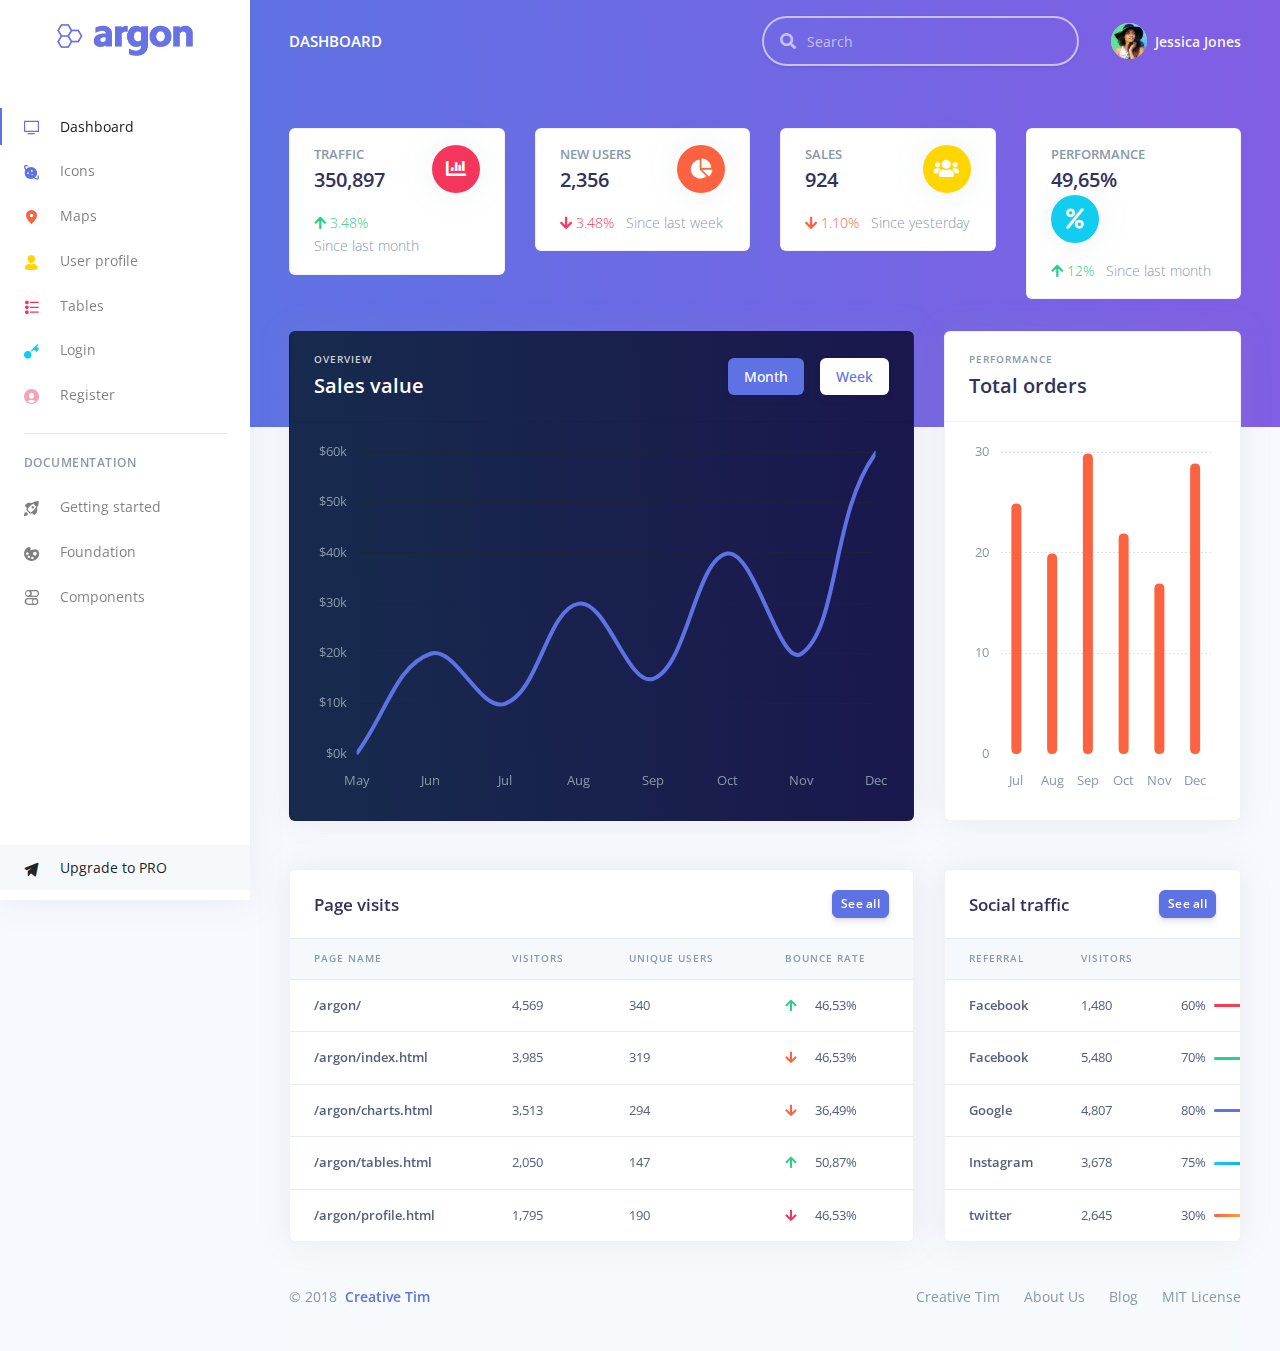
==== dashboard/index.html @ 0d017b47 "added dashboard" ====
<!--

=========================================================
* Argon Dashboard - v1.1.2
=========================================================

* Product Page: https://www.creative-tim.com/product/argon-dashboard
* Copyright 2020 Creative Tim (https://www.creative-tim.com)
* Licensed under MIT (https://github.com/creativetimofficial/argon-dashboard/blob/master/LICENSE.md)

* Coded by Creative Tim

=========================================================

* The above copyright notice and this permission notice shall be included in all copies or substantial portions of the Software. -->
<!DOCTYPE html>
<html lang="en">

<head>
  <meta charset="utf-8" />
  <meta name="viewport" content="width=device-width, initial-scale=1, shrink-to-fit=no">
  <title>
    Argon Dashboard - Free Dashboard for Bootstrap 4 by Creative Tim
  </title>
  <!-- Favicon -->
  <link href="./assets/img/brand/favicon.png" rel="icon" type="image/png">
  <!-- Fonts -->
  <link href="https://fonts.googleapis.com/css?family=Open+Sans:300,400,600,700" rel="stylesheet">
  <!-- Icons -->
  <link href="./assets/js/plugins/nucleo/css/nucleo.css" rel="stylesheet" />
  <link href="./assets/js/plugins/@fortawesome/fontawesome-free/css/all.min.css" rel="stylesheet" />
  <!-- CSS Files -->
  <link href="./assets/css/argon-dashboard.css?v=1.1.2" rel="stylesheet" />
</head>

<body class="">
  <nav class="navbar navbar-vertical fixed-left navbar-expand-md navbar-light bg-white" id="sidenav-main">
    <div class="container-fluid">
      <!-- Toggler -->
      <button class="navbar-toggler" type="button" data-toggle="collapse" data-target="#sidenav-collapse-main" aria-controls="sidenav-main" aria-expanded="false" aria-label="Toggle navigation">
        <span class="navbar-toggler-icon"></span>
      </button>
      <!-- Brand -->
      <a class="navbar-brand pt-0" href="./index.html">
        <img src="./assets/img/brand/blue.png" class="navbar-brand-img" alt="...">
      </a>
      <!-- User -->
      <ul class="nav align-items-center d-md-none">
        <li class="nav-item dropdown">
          <a class="nav-link nav-link-icon" href="#" role="button" data-toggle="dropdown" aria-haspopup="true" aria-expanded="false">
            <i class="ni ni-bell-55"></i>
          </a>
          <div class="dropdown-menu dropdown-menu-arrow dropdown-menu-right" aria-labelledby="navbar-default_dropdown_1">
            <a class="dropdown-item" href="#">Action</a>
            <a class="dropdown-item" href="#">Another action</a>
            <div class="dropdown-divider"></div>
            <a class="dropdown-item" href="#">Something else here</a>
          </div>
        </li>
        <li class="nav-item dropdown">
          <a class="nav-link" href="#" role="button" data-toggle="dropdown" aria-haspopup="true" aria-expanded="false">
            <div class="media align-items-center">
              <span class="avatar avatar-sm rounded-circle">
                <img alt="Image placeholder" src="./assets/img/theme/team-1-800x800.jpg
">
              </span>
            </div>
          </a>
          <div class="dropdown-menu dropdown-menu-arrow dropdown-menu-right">
            <div class=" dropdown-header noti-title">
              <h6 class="text-overflow m-0">Welcome!</h6>
            </div>
            <a href="./examples/profile.html" class="dropdown-item">
              <i class="ni ni-single-02"></i>
              <span>My profile</span>
            </a>
            <a href="./examples/profile.html" class="dropdown-item">
              <i class="ni ni-settings-gear-65"></i>
              <span>Settings</span>
            </a>
            <a href="./examples/profile.html" class="dropdown-item">
              <i class="ni ni-calendar-grid-58"></i>
              <span>Activity</span>
            </a>
            <a href="./examples/profile.html" class="dropdown-item">
              <i class="ni ni-support-16"></i>
              <span>Support</span>
            </a>
            <div class="dropdown-divider"></div>
            <a href="#!" class="dropdown-item">
              <i class="ni ni-user-run"></i>
              <span>Logout</span>
            </a>
          </div>
        </li>
      </ul>
      <!-- Collapse -->
      <div class="collapse navbar-collapse" id="sidenav-collapse-main">
        <!-- Collapse header -->
        <div class="navbar-collapse-header d-md-none">
          <div class="row">
            <div class="col-6 collapse-brand">
              <a href="./index.html">
                <img src="./assets/img/brand/blue.png">
              </a>
            </div>
            <div class="col-6 collapse-close">
              <button type="button" class="navbar-toggler" data-toggle="collapse" data-target="#sidenav-collapse-main" aria-controls="sidenav-main" aria-expanded="false" aria-label="Toggle sidenav">
                <span></span>
                <span></span>
              </button>
            </div>
          </div>
        </div>
        <!-- Form -->
        <form class="mt-4 mb-3 d-md-none">
          <div class="input-group input-group-rounded input-group-merge">
            <input type="search" class="form-control form-control-rounded form-control-prepended" placeholder="Search" aria-label="Search">
            <div class="input-group-prepend">
              <div class="input-group-text">
                <span class="fa fa-search"></span>
              </div>
            </div>
          </div>
        </form>
        <!-- Navigation -->
        <ul class="navbar-nav">
          <li class="nav-item  active ">
            <a class="nav-link  active " href="./index.html">
              <i class="ni ni-tv-2 text-primary"></i> Dashboard
            </a>
          </li>
          <li class="nav-item">
            <a class="nav-link " href="./examples/icons.html">
              <i class="ni ni-planet text-blue"></i> Icons
            </a>
          </li>
          <li class="nav-item">
            <a class="nav-link " href="./examples/maps.html">
              <i class="ni ni-pin-3 text-orange"></i> Maps
            </a>
          </li>
          <li class="nav-item">
            <a class="nav-link " href="./examples/profile.html">
              <i class="ni ni-single-02 text-yellow"></i> User profile
            </a>
          </li>
          <li class="nav-item">
            <a class="nav-link " href="./examples/tables.html">
              <i class="ni ni-bullet-list-67 text-red"></i> Tables
            </a>
          </li>
          <li class="nav-item">
            <a class="nav-link" href="./examples/login.html">
              <i class="ni ni-key-25 text-info"></i> Login
            </a>
          </li>
          <li class="nav-item">
            <a class="nav-link" href="./examples/register.html">
              <i class="ni ni-circle-08 text-pink"></i> Register
            </a>
          </li>
        </ul>
        <!-- Divider -->
        <hr class="my-3">
        <!-- Heading -->
        <h6 class="navbar-heading text-muted">Documentation</h6>
        <!-- Navigation -->
        <ul class="navbar-nav mb-md-3">
          <li class="nav-item">
            <a class="nav-link" href="https://demos.creative-tim.com/argon-dashboard/docs/getting-started/overview.html">
              <i class="ni ni-spaceship"></i> Getting started
            </a>
          </li>
          <li class="nav-item">
            <a class="nav-link" href="https://demos.creative-tim.com/argon-dashboard/docs/foundation/colors.html">
              <i class="ni ni-palette"></i> Foundation
            </a>
          </li>
          <li class="nav-item">
            <a class="nav-link" href="https://demos.creative-tim.com/argon-dashboard/docs/components/alerts.html">
              <i class="ni ni-ui-04"></i> Components
            </a>
          </li>
        </ul>
        <ul class="navbar-nav">
          <li class="nav-item active active-pro">
            <a class="nav-link" href="./examples/upgrade.html">
              <i class="ni ni-send text-dark"></i> Upgrade to PRO
            </a>
          </li>
        </ul>
      </div>
    </div>
  </nav>
  <div class="main-content">
    <!-- Navbar -->
    <nav class="navbar navbar-top navbar-expand-md navbar-dark" id="navbar-main">
      <div class="container-fluid">
        <!-- Brand -->
        <a class="h4 mb-0 text-white text-uppercase d-none d-lg-inline-block" href="./index.html">Dashboard</a>
        <!-- Form -->
        <form class="navbar-search navbar-search-dark form-inline mr-3 d-none d-md-flex ml-lg-auto">
          <div class="form-group mb-0">
            <div class="input-group input-group-alternative">
              <div class="input-group-prepend">
                <span class="input-group-text"><i class="fas fa-search"></i></span>
              </div>
              <input class="form-control" placeholder="Search" type="text">
            </div>
          </div>
        </form>
        <!-- User -->
        <ul class="navbar-nav align-items-center d-none d-md-flex">
          <li class="nav-item dropdown">
            <a class="nav-link pr-0" href="#" role="button" data-toggle="dropdown" aria-haspopup="true" aria-expanded="false">
              <div class="media align-items-center">
                <span class="avatar avatar-sm rounded-circle">
                  <img alt="Image placeholder" src="./assets/img/theme/team-4-800x800.jpg">
                </span>
                <div class="media-body ml-2 d-none d-lg-block">
                  <span class="mb-0 text-sm  font-weight-bold">Jessica Jones</span>
                </div>
              </div>
            </a>
            <div class="dropdown-menu dropdown-menu-arrow dropdown-menu-right">
              <div class=" dropdown-header noti-title">
                <h6 class="text-overflow m-0">Welcome!</h6>
              </div>
              <a href="./examples/profile.html" class="dropdown-item">
                <i class="ni ni-single-02"></i>
                <span>My profile</span>
              </a>
              <a href="./examples/profile.html" class="dropdown-item">
                <i class="ni ni-settings-gear-65"></i>
                <span>Settings</span>
              </a>
              <a href="./examples/profile.html" class="dropdown-item">
                <i class="ni ni-calendar-grid-58"></i>
                <span>Activity</span>
              </a>
              <a href="./examples/profile.html" class="dropdown-item">
                <i class="ni ni-support-16"></i>
                <span>Support</span>
              </a>
              <div class="dropdown-divider"></div>
              <a href="#!" class="dropdown-item">
                <i class="ni ni-user-run"></i>
                <span>Logout</span>
              </a>
            </div>
          </li>
        </ul>
      </div>
    </nav>
    <!-- End Navbar -->
    <!-- Header -->
    <div class="header bg-gradient-primary pb-8 pt-5 pt-md-8">
      <div class="container-fluid">
        <div class="header-body">
          <!-- Card stats -->
          <div class="row">
            <div class="col-xl-3 col-lg-6">
              <div class="card card-stats mb-4 mb-xl-0">
                <div class="card-body">
                  <div class="row">
                    <div class="col">
                      <h5 class="card-title text-uppercase text-muted mb-0">Traffic</h5>
                      <span class="h2 font-weight-bold mb-0">350,897</span>
                    </div>
                    <div class="col-auto">
                      <div class="icon icon-shape bg-danger text-white rounded-circle shadow">
                        <i class="fas fa-chart-bar"></i>
                      </div>
                    </div>
                  </div>
                  <p class="mt-3 mb-0 text-muted text-sm">
                    <span class="text-success mr-2"><i class="fa fa-arrow-up"></i> 3.48%</span>
                    <span class="text-nowrap">Since last month</span>
                  </p>
                </div>
              </div>
            </div>
            <div class="col-xl-3 col-lg-6">
              <div class="card card-stats mb-4 mb-xl-0">
                <div class="card-body">
                  <div class="row">
                    <div class="col">
                      <h5 class="card-title text-uppercase text-muted mb-0">New users</h5>
                      <span class="h2 font-weight-bold mb-0">2,356</span>
                    </div>
                    <div class="col-auto">
                      <div class="icon icon-shape bg-warning text-white rounded-circle shadow">
                        <i class="fas fa-chart-pie"></i>
                      </div>
                    </div>
                  </div>
                  <p class="mt-3 mb-0 text-muted text-sm">
                    <span class="text-danger mr-2"><i class="fas fa-arrow-down"></i> 3.48%</span>
                    <span class="text-nowrap">Since last week</span>
                  </p>
                </div>
              </div>
            </div>
            <div class="col-xl-3 col-lg-6">
              <div class="card card-stats mb-4 mb-xl-0">
                <div class="card-body">
                  <div class="row">
                    <div class="col">
                      <h5 class="card-title text-uppercase text-muted mb-0">Sales</h5>
                      <span class="h2 font-weight-bold mb-0">924</span>
                    </div>
                    <div class="col-auto">
                      <div class="icon icon-shape bg-yellow text-white rounded-circle shadow">
                        <i class="fas fa-users"></i>
                      </div>
                    </div>
                  </div>
                  <p class="mt-3 mb-0 text-muted text-sm">
                    <span class="text-warning mr-2"><i class="fas fa-arrow-down"></i> 1.10%</span>
                    <span class="text-nowrap">Since yesterday</span>
                  </p>
                </div>
              </div>
            </div>
            <div class="col-xl-3 col-lg-6">
              <div class="card card-stats mb-4 mb-xl-0">
                <div class="card-body">
                  <div class="row">
                    <div class="col">
                      <h5 class="card-title text-uppercase text-muted mb-0">Performance</h5>
                      <span class="h2 font-weight-bold mb-0">49,65%</span>
                    </div>
                    <div class="col-auto">
                      <div class="icon icon-shape bg-info text-white rounded-circle shadow">
                        <i class="fas fa-percent"></i>
                      </div>
                    </div>
                  </div>
                  <p class="mt-3 mb-0 text-muted text-sm">
                    <span class="text-success mr-2"><i class="fas fa-arrow-up"></i> 12%</span>
                    <span class="text-nowrap">Since last month</span>
                  </p>
                </div>
              </div>
            </div>
          </div>
        </div>
      </div>
    </div>
    <div class="container-fluid mt--7">
      <div class="row">
        <div class="col-xl-8 mb-5 mb-xl-0">
          <div class="card bg-gradient-default shadow">
            <div class="card-header bg-transparent">
              <div class="row align-items-center">
                <div class="col">
                  <h6 class="text-uppercase text-light ls-1 mb-1">Overview</h6>
                  <h2 class="text-white mb-0">Sales value</h2>
                </div>
                <div class="col">
                  <ul class="nav nav-pills justify-content-end">
                    <li class="nav-item mr-2 mr-md-0" data-toggle="chart" data-target="#chart-sales" data-update='{"data":{"datasets":[{"data":[0, 20, 10, 30, 15, 40, 20, 60, 60]}]}}' data-prefix="$" data-suffix="k">
                      <a href="#" class="nav-link py-2 px-3 active" data-toggle="tab">
                        <span class="d-none d-md-block">Month</span>
                        <span class="d-md-none">M</span>
                      </a>
                    </li>
                    <li class="nav-item" data-toggle="chart" data-target="#chart-sales" data-update='{"data":{"datasets":[{"data":[0, 20, 5, 25, 10, 30, 15, 40, 40]}]}}' data-prefix="$" data-suffix="k">
                      <a href="#" class="nav-link py-2 px-3" data-toggle="tab">
                        <span class="d-none d-md-block">Week</span>
                        <span class="d-md-none">W</span>
                      </a>
                    </li>
                  </ul>
                </div>
              </div>
            </div>
            <div class="card-body">
              <!-- Chart -->
              <div class="chart">
                <!-- Chart wrapper -->
                <canvas id="chart-sales" class="chart-canvas"></canvas>
              </div>
            </div>
          </div>
        </div>
        <div class="col-xl-4">
          <div class="card shadow">
            <div class="card-header bg-transparent">
              <div class="row align-items-center">
                <div class="col">
                  <h6 class="text-uppercase text-muted ls-1 mb-1">Performance</h6>
                  <h2 class="mb-0">Total orders</h2>
                </div>
              </div>
            </div>
            <div class="card-body">
              <!-- Chart -->
              <div class="chart">
                <canvas id="chart-orders" class="chart-canvas"></canvas>
              </div>
            </div>
          </div>
        </div>
      </div>
      <div class="row mt-5">
        <div class="col-xl-8 mb-5 mb-xl-0">
          <div class="card shadow">
            <div class="card-header border-0">
              <div class="row align-items-center">
                <div class="col">
                  <h3 class="mb-0">Page visits</h3>
                </div>
                <div class="col text-right">
                  <a href="#!" class="btn btn-sm btn-primary">See all</a>
                </div>
              </div>
            </div>
            <div class="table-responsive">
              <!-- Projects table -->
              <table class="table align-items-center table-flush">
                <thead class="thead-light">
                  <tr>
                    <th scope="col">Page name</th>
                    <th scope="col">Visitors</th>
                    <th scope="col">Unique users</th>
                    <th scope="col">Bounce rate</th>
                  </tr>
                </thead>
                <tbody>
                  <tr>
                    <th scope="row">
                      /argon/
                    </th>
                    <td>
                      4,569
                    </td>
                    <td>
                      340
                    </td>
                    <td>
                      <i class="fas fa-arrow-up text-success mr-3"></i> 46,53%
                    </td>
                  </tr>
                  <tr>
                    <th scope="row">
                      /argon/index.html
                    </th>
                    <td>
                      3,985
                    </td>
                    <td>
                      319
                    </td>
                    <td>
                      <i class="fas fa-arrow-down text-warning mr-3"></i> 46,53%
                    </td>
                  </tr>
                  <tr>
                    <th scope="row">
                      /argon/charts.html
                    </th>
                    <td>
                      3,513
                    </td>
                    <td>
                      294
                    </td>
                    <td>
                      <i class="fas fa-arrow-down text-warning mr-3"></i> 36,49%
                    </td>
                  </tr>
                  <tr>
                    <th scope="row">
                      /argon/tables.html
                    </th>
                    <td>
                      2,050
                    </td>
                    <td>
                      147
                    </td>
                    <td>
                      <i class="fas fa-arrow-up text-success mr-3"></i> 50,87%
                    </td>
                  </tr>
                  <tr>
                    <th scope="row">
                      /argon/profile.html
                    </th>
                    <td>
                      1,795
                    </td>
                    <td>
                      190
                    </td>
                    <td>
                      <i class="fas fa-arrow-down text-danger mr-3"></i> 46,53%
                    </td>
                  </tr>
                </tbody>
              </table>
            </div>
          </div>
        </div>
        <div class="col-xl-4">
          <div class="card shadow">
            <div class="card-header border-0">
              <div class="row align-items-center">
                <div class="col">
                  <h3 class="mb-0">Social traffic</h3>
                </div>
                <div class="col text-right">
                  <a href="#!" class="btn btn-sm btn-primary">See all</a>
                </div>
              </div>
            </div>
            <div class="table-responsive">
              <!-- Projects table -->
              <table class="table align-items-center table-flush">
                <thead class="thead-light">
                  <tr>
                    <th scope="col">Referral</th>
                    <th scope="col">Visitors</th>
                    <th scope="col"></th>
                  </tr>
                </thead>
                <tbody>
                  <tr>
                    <th scope="row">
                      Facebook
                    </th>
                    <td>
                      1,480
                    </td>
                    <td>
                      <div class="d-flex align-items-center">
                        <span class="mr-2">60%</span>
                        <div>
                          <div class="progress">
                            <div class="progress-bar bg-gradient-danger" role="progressbar" aria-valuenow="60" aria-valuemin="0" aria-valuemax="100" style="width: 60%;"></div>
                          </div>
                        </div>
                      </div>
                    </td>
                  </tr>
                  <tr>
                    <th scope="row">
                      Facebook
                    </th>
                    <td>
                      5,480
                    </td>
                    <td>
                      <div class="d-flex align-items-center">
                        <span class="mr-2">70%</span>
                        <div>
                          <div class="progress">
                            <div class="progress-bar bg-gradient-success" role="progressbar" aria-valuenow="70" aria-valuemin="0" aria-valuemax="100" style="width: 70%;"></div>
                          </div>
                        </div>
                      </div>
                    </td>
                  </tr>
                  <tr>
                    <th scope="row">
                      Google
                    </th>
                    <td>
                      4,807
                    </td>
                    <td>
                      <div class="d-flex align-items-center">
                        <span class="mr-2">80%</span>
                        <div>
                          <div class="progress">
                            <div class="progress-bar bg-gradient-primary" role="progressbar" aria-valuenow="80" aria-valuemin="0" aria-valuemax="100" style="width: 80%;"></div>
                          </div>
                        </div>
                      </div>
                    </td>
                  </tr>
                  <tr>
                    <th scope="row">
                      Instagram
                    </th>
                    <td>
                      3,678
                    </td>
                    <td>
                      <div class="d-flex align-items-center">
                        <span class="mr-2">75%</span>
                        <div>
                          <div class="progress">
                            <div class="progress-bar bg-gradient-info" role="progressbar" aria-valuenow="75" aria-valuemin="0" aria-valuemax="100" style="width: 75%;"></div>
                          </div>
                        </div>
                      </div>
                    </td>
                  </tr>
                  <tr>
                    <th scope="row">
                      twitter
                    </th>
                    <td>
                      2,645
                    </td>
                    <td>
                      <div class="d-flex align-items-center">
                        <span class="mr-2">30%</span>
                        <div>
                          <div class="progress">
                            <div class="progress-bar bg-gradient-warning" role="progressbar" aria-valuenow="30" aria-valuemin="0" aria-valuemax="100" style="width: 30%;"></div>
                          </div>
                        </div>
                      </div>
                    </td>
                  </tr>
                </tbody>
              </table>
            </div>
          </div>
        </div>
      </div>
      <!-- Footer -->
      <footer class="footer">
        <div class="row align-items-center justify-content-xl-between">
          <div class="col-xl-6">
            <div class="copyright text-center text-xl-left text-muted">
              &copy; 2018 <a href="https://www.creative-tim.com" class="font-weight-bold ml-1" target="_blank">Creative Tim</a>
            </div>
          </div>
          <div class="col-xl-6">
            <ul class="nav nav-footer justify-content-center justify-content-xl-end">
              <li class="nav-item">
                <a href="https://www.creative-tim.com" class="nav-link" target="_blank">Creative Tim</a>
              </li>
              <li class="nav-item">
                <a href="https://www.creative-tim.com/presentation" class="nav-link" target="_blank">About Us</a>
              </li>
              <li class="nav-item">
                <a href="http://blog.creative-tim.com" class="nav-link" target="_blank">Blog</a>
              </li>
              <li class="nav-item">
                <a href="https://github.com/creativetimofficial/argon-dashboard/blob/master/LICENSE.md" class="nav-link" target="_blank">MIT License</a>
              </li>
            </ul>
          </div>
        </div>
      </footer>
    </div>
  </div>
  <!--   Core   -->
  <script src="./assets/js/plugins/jquery/dist/jquery.min.js"></script>
  <script src="./assets/js/plugins/bootstrap/dist/js/bootstrap.bundle.min.js"></script>
  <!--   Optional JS   -->
  <script src="./assets/js/plugins/chart.js/dist/Chart.min.js"></script>
  <script src="./assets/js/plugins/chart.js/dist/Chart.extension.js"></script>
  <!--   Argon JS   -->
  <script src="./assets/js/argon-dashboard.min.js?v=1.1.2"></script>
  <script src="https://cdn.trackjs.com/agent/v3/latest/t.js"></script>
  <script>
    window.TrackJS &&
      TrackJS.install({
        token: "ee6fab19c5a04ac1a32a645abde4613a",
        application: "argon-dashboard-free"
      });
  </script>
</body>

</html>
---- dashboard/assets/js/plugins/nucleo/css/nucleo.css ----
/*--------------------------------

hermes-dashboard-icons Web Font - built using nucleoapp.com
License - nucleoapp.com/license/

-------------------------------- */
@font-face {
  font-family: 'NucleoIcons';
  src: url('../fonts/nucleo-icons.eot');
  src: url('../fonts/nucleo-icons.eot') format('embedded-opentype'), url('../fonts/nucleo-icons.woff2') format('woff2'), url('../fonts/nucleo-icons.woff') format('woff'), url('../fonts/nucleo-icons.ttf') format('truetype'), url('../fonts/nucleo-icons.svg') format('svg');
  font-weight: normal;
  font-style: normal;
}

/*------------------------
    base class definition
-------------------------*/
.ni {
  display: inline-block;
  font: normal normal normal 14px/1 NucleoIcons;
  font-size: inherit;
  text-rendering: auto;
  -webkit-font-smoothing: antialiased;
  -moz-osx-font-smoothing: grayscale;
}

/*------------------------
  change icon size
-------------------------*/
.ni-lg {
  font-size: 1.33333333em;
  line-height: 0.75em;
  vertical-align: -15%;
}

.ni-2x {
  font-size: 2em;
}

.ni-3x {
  font-size: 3em;
}

.ni-4x {
  font-size: 4em;
}

.ni-5x {
  font-size: 5em;
}

/*----------------------------------
  add a square/circle background
-----------------------------------*/
.ni.square,
.ni.circle {
  padding: 0.33333333em;
  vertical-align: -16%;
  background-color: #eee;
}

.ni.circle {
  border-radius: 50%;
}

/*------------------------
  list icons
-------------------------*/
.ni-ul {
  padding-left: 0;
  margin-left: 2.14285714em;
  list-style-type: none;
}

.ni-ul>li {
  position: relative;
}

.ni-ul>li>.ni {
  position: absolute;
  left: -1.57142857em;
  top: 0.14285714em;
  text-align: center;
}

.ni-ul>li>.ni.lg {
  top: 0;
  left: -1.35714286em;
}

.ni-ul>li>.ni.circle,
.ni-ul>li>.ni.square {
  top: -0.19047619em;
  left: -1.9047619em;
}

/*------------------------
  spinning icons
-------------------------*/
.ni.spin {
  -webkit-animation: nc-spin 2s infinite linear;
  -moz-animation: nc-spin 2s infinite linear;
  animation: nc-spin 2s infinite linear;
}

@-webkit-keyframes nc-spin {
  0% {
    -webkit-transform: rotate(0deg);
  }

  100% {
    -webkit-transform: rotate(360deg);
  }
}

@-moz-keyframes nc-spin {
  0% {
    -moz-transform: rotate(0deg);
  }

  100% {
    -moz-transform: rotate(360deg);
  }
}

@keyframes nc-spin {
  0% {
    -webkit-transform: rotate(0deg);
    -moz-transform: rotate(0deg);
    -ms-transform: rotate(0deg);
    -o-transform: rotate(0deg);
    transform: rotate(0deg);
  }

  100% {
    -webkit-transform: rotate(360deg);
    -moz-transform: rotate(360deg);
    -ms-transform: rotate(360deg);
    -o-transform: rotate(360deg);
    transform: rotate(360deg);
  }
}

/*------------------------
  rotated/flipped icons
-------------------------*/
.ni.rotate-90 {
  filter: progid:DXImageTransform.Microsoft.BasicImage(rotation=1);
  -webkit-transform: rotate(90deg);
  -moz-transform: rotate(90deg);
  -ms-transform: rotate(90deg);
  -o-transform: rotate(90deg);
  transform: rotate(90deg);
}

.ni.rotate-180 {
  filter: progid:DXImageTransform.Microsoft.BasicImage(rotation=2);
  -webkit-transform: rotate(180deg);
  -moz-transform: rotate(180deg);
  -ms-transform: rotate(180deg);
  -o-transform: rotate(180deg);
  transform: rotate(180deg);
}

.ni.rotate-270 {
  filter: progid:DXImageTransform.Microsoft.BasicImage(rotation=3);
  -webkit-transform: rotate(270deg);
  -moz-transform: rotate(270deg);
  -ms-transform: rotate(270deg);
  -o-transform: rotate(270deg);
  transform: rotate(270deg);
}

.ni.flip-y {
  filter: progid:DXImageTransform.Microsoft.BasicImage(rotation=0);
  -webkit-transform: scale(-1, 1);
  -moz-transform: scale(-1, 1);
  -ms-transform: scale(-1, 1);
  -o-transform: scale(-1, 1);
  transform: scale(-1, 1);
}

.ni.flip-x {
  filter: progid:DXImageTransform.Microsoft.BasicImage(rotation=2);
  -webkit-transform: scale(1, -1);
  -moz-transform: scale(1, -1);
  -ms-transform: scale(1, -1);
  -o-transform: scale(1, -1);
  transform: scale(1, -1);
}

/*------------------------
    font icons
-------------------------*/

.ni-active-40::before {
  content: "\ea02";
}

.ni-air-baloon::before {
  content: "\ea03";
}

.ni-album-2::before {
  content: "\ea04";
}

.ni-align-center::before {
  content: "\ea05";
}

.ni-align-left-2::before {
  content: "\ea06";
}

.ni-ambulance::before {
  content: "\ea07";
}

.ni-app::before {
  content: "\ea08";
}

.ni-archive-2::before {
  content: "\ea09";
}

.ni-atom::before {
  content: "\ea0a";
}

.ni-badge::before {
  content: "\ea0b";
}

.ni-bag-17::before {
  content: "\ea0c";
}

.ni-basket::before {
  content: "\ea0d";
}

.ni-bell-55::before {
  content: "\ea0e";
}

.ni-bold-down::before {
  content: "\ea0f";
}

.ni-bold-left::before {
  content: "\ea10";
}

.ni-bold-right::before {
  content: "\ea11";
}

.ni-bold-up::before {
  content: "\ea12";
}

.ni-bold::before {
  content: "\ea13";
}

.ni-book-bookmark::before {
  content: "\ea14";
}

.ni-books::before {
  content: "\ea15";
}

.ni-box-2::before {
  content: "\ea16";
}

.ni-briefcase-24::before {
  content: "\ea17";
}

.ni-building::before {
  content: "\ea18";
}

.ni-bulb-61::before {
  content: "\ea19";
}

.ni-bullet-list-67::before {
  content: "\ea1a";
}

.ni-bus-front-12::before {
  content: "\ea1b";
}

.ni-button-pause::before {
  content: "\ea1c";
}

.ni-button-play::before {
  content: "\ea1d";
}

.ni-button-power::before {
  content: "\ea1e";
}

.ni-calendar-grid-58::before {
  content: "\ea1f";
}

.ni-camera-compact::before {
  content: "\ea20";
}

.ni-caps-small::before {
  content: "\ea21";
}

.ni-cart::before {
  content: "\ea22";
}

.ni-chart-bar-32::before {
  content: "\ea23";
}

.ni-chart-pie-35::before {
  content: "\ea24";
}

.ni-chat-round::before {
  content: "\ea25";
}

.ni-check-bold::before {
  content: "\ea26";
}

.ni-circle-08::before {
  content: "\ea27";
}

.ni-cloud-download-95::before {
  content: "\ea28";
}

.ni-cloud-upload-96::before {
  content: "\ea29";
}

.ni-compass-04::before {
  content: "\ea2a";
}

.ni-controller::before {
  content: "\ea2b";
}

.ni-credit-card::before {
  content: "\ea2c";
}

.ni-curved-next::before {
  content: "\ea2d";
}

.ni-delivery-fast::before {
  content: "\ea2e";
}

.ni-diamond::before {
  content: "\ea2f";
}

.ni-email-83::before {
  content: "\ea30";
}

.ni-fat-add::before {
  content: "\ea31";
}

.ni-fat-delete::before {
  content: "\ea32";
}

.ni-fat-remove::before {
  content: "\ea33";
}

.ni-favourite-28::before {
  content: "\ea34";
}

.ni-folder-17::before {
  content: "\ea35";
}

.ni-glasses-2::before {
  content: "\ea36";
}

.ni-hat-3::before {
  content: "\ea37";
}

.ni-headphones::before {
  content: "\ea38";
}

.ni-html5::before {
  content: "\ea39";
}

.ni-istanbul::before {
  content: "\ea3a";
}

.ni-key-25::before {
  content: "\ea3b";
}

.ni-laptop::before {
  content: "\ea3c";
}

.ni-like-2::before {
  content: "\ea3d";
}

.ni-lock-circle-open::before {
  content: "\ea3e";
}

.ni-map-big::before {
  content: "\ea3f";
}

.ni-mobile-button::before {
  content: "\ea40";
}

.ni-money-coins::before {
  content: "\ea41";
}

.ni-note-03::before {
  content: "\ea42";
}

.ni-notification-70::before {
  content: "\ea43";
}

.ni-palette::before {
  content: "\ea44";
}

.ni-paper-diploma::before {
  content: "\ea45";
}

.ni-pin-3::before {
  content: "\ea46";
}

.ni-planet::before {
  content: "\ea47";
}

.ni-ruler-pencil::before {
  content: "\ea48";
}

.ni-satisfied::before {
  content: "\ea49";
}

.ni-scissors::before {
  content: "\ea4a";
}

.ni-send::before {
  content: "\ea4b";
}

.ni-settings-gear-65::before {
  content: "\ea4c";
}

.ni-settings::before {
  content: "\ea4d";
}

.ni-single-02::before {
  content: "\ea4e";
}

.ni-single-copy-04::before {
  content: "\ea4f";
}

.ni-sound-wave::before {
  content: "\ea50";
}

.ni-spaceship::before {
  content: "\ea51";
}

.ni-square-pin::before {
  content: "\ea52";
}

.ni-support-16::before {
  content: "\ea53";
}

.ni-tablet-button::before {
  content: "\ea54";
}

.ni-tag::before {
  content: "\ea55";
}

.ni-tie-bow::before {
  content: "\ea56";
}

.ni-time-alarm::before {
  content: "\ea57";
}

.ni-trophy::before {
  content: "\ea58";
}

.ni-tv-2::before {
  content: "\ea59";
}

.ni-umbrella-13::before {
  content: "\ea5a";
}

.ni-user-run::before {
  content: "\ea5b";
}

.ni-vector::before {
  content: "\ea5c";
}

.ni-watch-time::before {
  content: "\ea5d";
}

.ni-world::before {
  content: "\ea5e";
}

.ni-zoom-split-in::before {
  content: "\ea5f";
}

.ni-collection::before {
  content: "\ea60";
}

.ni-image::before {
  content: "\ea61";
}

.ni-shop::before {
  content: "\ea62";
}

.ni-ungroup::before {
  content: "\ea63";
}

.ni-world-2::before {
  content: "\ea64";
}

.ni-ui-04::before {
  content: "\ea65";
}


/* all icon font classes list here */
---- dashboard/assets/js/plugins/@fortawesome/fontawesome-free/css/all.min.css ----
/*!
 * Font Awesome Free 5.3.1 by @fontawesome - https://fontawesome.com
 * License - https://fontawesome.com/license/free (Icons: CC BY 4.0, Fonts: SIL OFL 1.1, Code: MIT License)
 */
.fa,.fab,.fal,.far,.fas{-moz-osx-font-smoothing:grayscale;-webkit-font-smoothing:antialiased;display:inline-block;font-style:normal;font-variant:normal;text-rendering:auto;line-height:1}.fa-lg{font-size:1.33333em;line-height:.75em;vertical-align:-.0667em}.fa-xs{font-size:.75em}.fa-sm{font-size:.875em}.fa-1x{font-size:1em}.fa-2x{font-size:2em}.fa-3x{font-size:3em}.fa-4x{font-size:4em}.fa-5x{font-size:5em}.fa-6x{font-size:6em}.fa-7x{font-size:7em}.fa-8x{font-size:8em}.fa-9x{font-size:9em}.fa-10x{font-size:10em}.fa-fw{text-align:center;width:1.25em}.fa-ul{list-style-type:none;margin-left:2.5em;padding-left:0}.fa-ul>li{position:relative}.fa-li{left:-2em;position:absolute;text-align:center;width:2em;line-height:inherit}.fa-border{border:.08em solid #eee;border-radius:.1em;padding:.2em .25em .15em}.fa-pull-left{float:left}.fa-pull-right{float:right}.fa.fa-pull-left,.fab.fa-pull-left,.fal.fa-pull-left,.far.fa-pull-left,.fas.fa-pull-left{margin-right:.3em}.fa.fa-pull-right,.fab.fa-pull-right,.fal.fa-pull-right,.far.fa-pull-right,.fas.fa-pull-right{margin-left:.3em}.fa-spin{animation:fa-spin 2s infinite linear}.fa-pulse{animation:fa-spin 1s infinite steps(8)}@keyframes fa-spin{0%{transform:rotate(0deg)}to{transform:rotate(1turn)}}.fa-rotate-90{-ms-filter:"progid:DXImageTransform.Microsoft.BasicImage(rotation=1)";transform:rotate(90deg)}.fa-rotate-180{-ms-filter:"progid:DXImageTransform.Microsoft.BasicImage(rotation=2)";transform:rotate(180deg)}.fa-rotate-270{-ms-filter:"progid:DXImageTransform.Microsoft.BasicImage(rotation=3)";transform:rotate(270deg)}.fa-flip-horizontal{-ms-filter:"progid:DXImageTransform.Microsoft.BasicImage(rotation=0, mirror=1)";transform:scaleX(-1)}.fa-flip-vertical{transform:scaleY(-1)}.fa-flip-horizontal.fa-flip-vertical,.fa-flip-vertical{-ms-filter:"progid:DXImageTransform.Microsoft.BasicImage(rotation=2, mirror=1)"}.fa-flip-horizontal.fa-flip-vertical{transform:scale(-1)}:root .fa-flip-horizontal,:root .fa-flip-vertical,:root .fa-rotate-90,:root .fa-rotate-180,:root .fa-rotate-270{-webkit-filter:none;filter:none}.fa-stack{display:inline-block;height:2em;line-height:2em;position:relative;vertical-align:middle;width:2em}.fa-stack-1x,.fa-stack-2x{left:0;position:absolute;text-align:center;width:100%}.fa-stack-1x{line-height:inherit}.fa-stack-2x{font-size:2em}.fa-inverse{color:#fff}.fa-500px:before{content:"\f26e"}.fa-accessible-icon:before{content:"\f368"}.fa-accusoft:before{content:"\f369"}.fa-ad:before{content:"\f641"}.fa-address-book:before{content:"\f2b9"}.fa-address-card:before{content:"\f2bb"}.fa-adjust:before{content:"\f042"}.fa-adn:before{content:"\f170"}.fa-adversal:before{content:"\f36a"}.fa-affiliatetheme:before{content:"\f36b"}.fa-air-freshener:before{content:"\f5d0"}.fa-algolia:before{content:"\f36c"}.fa-align-center:before{content:"\f037"}.fa-align-justify:before{content:"\f039"}.fa-align-left:before{content:"\f036"}.fa-align-right:before{content:"\f038"}.fa-alipay:before{content:"\f642"}.fa-allergies:before{content:"\f461"}.fa-amazon:before{content:"\f270"}.fa-amazon-pay:before{content:"\f42c"}.fa-ambulance:before{content:"\f0f9"}.fa-american-sign-language-interpreting:before{content:"\f2a3"}.fa-amilia:before{content:"\f36d"}.fa-anchor:before{content:"\f13d"}.fa-android:before{content:"\f17b"}.fa-angellist:before{content:"\f209"}.fa-angle-double-down:before{content:"\f103"}.fa-angle-double-left:before{content:"\f100"}.fa-angle-double-right:before{content:"\f101"}.fa-angle-double-up:before{content:"\f102"}.fa-angle-down:before{content:"\f107"}.fa-angle-left:before{content:"\f104"}.fa-angle-right:before{content:"\f105"}.fa-angle-up:before{content:"\f106"}.fa-angry:before{content:"\f556"}.fa-angrycreative:before{content:"\f36e"}.fa-angular:before{content:"\f420"}.fa-ankh:before{content:"\f644"}.fa-app-store:before{content:"\f36f"}.fa-app-store-ios:before{content:"\f370"}.fa-apper:before{content:"\f371"}.fa-apple:before{content:"\f179"}.fa-apple-alt:before{content:"\f5d1"}.fa-apple-pay:before{content:"\f415"}.fa-archive:before{content:"\f187"}.fa-archway:before{content:"\f557"}.fa-arrow-alt-circle-down:before{content:"\f358"}.fa-arrow-alt-circle-left:before{content:"\f359"}.fa-arrow-alt-circle-right:before{content:"\f35a"}.fa-arrow-alt-circle-up:before{content:"\f35b"}.fa-arrow-circle-down:before{content:"\f0ab"}.fa-arrow-circle-left:before{content:"\f0a8"}.fa-arrow-circle-right:before{content:"\f0a9"}.fa-arrow-circle-up:before{content:"\f0aa"}.fa-arrow-down:before{content:"\f063"}.fa-arrow-left:before{content:"\f060"}.fa-arrow-right:before{content:"\f061"}.fa-arrow-up:before{content:"\f062"}.fa-arrows-alt:before{content:"\f0b2"}.fa-arrows-alt-h:before{content:"\f337"}.fa-arrows-alt-v:before{content:"\f338"}.fa-assistive-listening-systems:before{content:"\f2a2"}.fa-asterisk:before{content:"\f069"}.fa-asymmetrik:before{content:"\f372"}.fa-at:before{content:"\f1fa"}.fa-atlas:before{content:"\f558"}.fa-atom:before{content:"\f5d2"}.fa-audible:before{content:"\f373"}.fa-audio-description:before{content:"\f29e"}.fa-autoprefixer:before{content:"\f41c"}.fa-avianex:before{content:"\f374"}.fa-aviato:before{content:"\f421"}.fa-award:before{content:"\f559"}.fa-aws:before{content:"\f375"}.fa-backspace:before{content:"\f55a"}.fa-backward:before{content:"\f04a"}.fa-balance-scale:before{content:"\f24e"}.fa-ban:before{content:"\f05e"}.fa-band-aid:before{content:"\f462"}.fa-bandcamp:before{content:"\f2d5"}.fa-barcode:before{content:"\f02a"}.fa-bars:before{content:"\f0c9"}.fa-baseball-ball:before{content:"\f433"}.fa-basketball-ball:before{content:"\f434"}.fa-bath:before{content:"\f2cd"}.fa-battery-empty:before{content:"\f244"}.fa-battery-full:before{content:"\f240"}.fa-battery-half:before{content:"\f242"}.fa-battery-quarter:before{content:"\f243"}.fa-battery-three-quarters:before{content:"\f241"}.fa-bed:before{content:"\f236"}.fa-beer:before{content:"\f0fc"}.fa-behance:before{content:"\f1b4"}.fa-behance-square:before{content:"\f1b5"}.fa-bell:before{content:"\f0f3"}.fa-bell-slash:before{content:"\f1f6"}.fa-bezier-curve:before{content:"\f55b"}.fa-bible:before{content:"\f647"}.fa-bicycle:before{content:"\f206"}.fa-bimobject:before{content:"\f378"}.fa-binoculars:before{content:"\f1e5"}.fa-birthday-cake:before{content:"\f1fd"}.fa-bitbucket:before{content:"\f171"}.fa-bitcoin:before{content:"\f379"}.fa-bity:before{content:"\f37a"}.fa-black-tie:before{content:"\f27e"}.fa-blackberry:before{content:"\f37b"}.fa-blender:before{content:"\f517"}.fa-blind:before{content:"\f29d"}.fa-blogger:before{content:"\f37c"}.fa-blogger-b:before{content:"\f37d"}.fa-bluetooth:before{content:"\f293"}.fa-bluetooth-b:before{content:"\f294"}.fa-bold:before{content:"\f032"}.fa-bolt:before{content:"\f0e7"}.fa-bomb:before{content:"\f1e2"}.fa-bone:before{content:"\f5d7"}.fa-bong:before{content:"\f55c"}.fa-book:before{content:"\f02d"}.fa-book-open:before{content:"\f518"}.fa-book-reader:before{content:"\f5da"}.fa-bookmark:before{content:"\f02e"}.fa-bowling-ball:before{content:"\f436"}.fa-box:before{content:"\f466"}.fa-box-open:before{content:"\f49e"}.fa-boxes:before{content:"\f468"}.fa-braille:before{content:"\f2a1"}.fa-brain:before{content:"\f5dc"}.fa-briefcase:before{content:"\f0b1"}.fa-briefcase-medical:before{content:"\f469"}.fa-broadcast-tower:before{content:"\f519"}.fa-broom:before{content:"\f51a"}.fa-brush:before{content:"\f55d"}.fa-btc:before{content:"\f15a"}.fa-bug:before{content:"\f188"}.fa-building:before{content:"\f1ad"}.fa-bullhorn:before{content:"\f0a1"}.fa-bullseye:before{content:"\f140"}.fa-burn:before{content:"\f46a"}.fa-buromobelexperte:before{content:"\f37f"}.fa-bus:before{content:"\f207"}.fa-bus-alt:before{content:"\f55e"}.fa-business-time:before{content:"\f64a"}.fa-buysellads:before{content:"\f20d"}.fa-calculator:before{content:"\f1ec"}.fa-calendar:before{content:"\f133"}.fa-calendar-alt:before{content:"\f073"}.fa-calendar-check:before{content:"\f274"}.fa-calendar-minus:before{content:"\f272"}.fa-calendar-plus:before{content:"\f271"}.fa-calendar-times:before{content:"\f273"}.fa-camera:before{content:"\f030"}.fa-camera-retro:before{content:"\f083"}.fa-cannabis:before{content:"\f55f"}.fa-capsules:before{content:"\f46b"}.fa-car:before{content:"\f1b9"}.fa-car-alt:before{content:"\f5de"}.fa-car-battery:before{content:"\f5df"}.fa-car-crash:before{content:"\f5e1"}.fa-car-side:before{content:"\f5e4"}.fa-caret-down:before{content:"\f0d7"}.fa-caret-left:before{content:"\f0d9"}.fa-caret-right:before{content:"\f0da"}.fa-caret-square-down:before{content:"\f150"}.fa-caret-square-left:before{content:"\f191"}.fa-caret-square-right:before{content:"\f152"}.fa-caret-square-up:before{content:"\f151"}.fa-caret-up:before{content:"\f0d8"}.fa-cart-arrow-down:before{content:"\f218"}.fa-cart-plus:before{content:"\f217"}.fa-cc-amazon-pay:before{content:"\f42d"}.fa-cc-amex:before{content:"\f1f3"}.fa-cc-apple-pay:before{content:"\f416"}.fa-cc-diners-club:before{content:"\f24c"}.fa-cc-discover:before{content:"\f1f2"}.fa-cc-jcb:before{content:"\f24b"}.fa-cc-mastercard:before{content:"\f1f1"}.fa-cc-paypal:before{content:"\f1f4"}.fa-cc-stripe:before{content:"\f1f5"}.fa-cc-visa:before{content:"\f1f0"}.fa-centercode:before{content:"\f380"}.fa-certificate:before{content:"\f0a3"}.fa-chalkboard:before{content:"\f51b"}.fa-chalkboard-teacher:before{content:"\f51c"}.fa-charging-station:before{content:"\f5e7"}.fa-chart-area:before{content:"\f1fe"}.fa-chart-bar:before{content:"\f080"}.fa-chart-line:before{content:"\f201"}.fa-chart-pie:before{content:"\f200"}.fa-check:before{content:"\f00c"}.fa-check-circle:before{content:"\f058"}.fa-check-double:before{content:"\f560"}.fa-check-square:before{content:"\f14a"}.fa-chess:before{content:"\f439"}.fa-chess-bishop:before{content:"\f43a"}.fa-chess-board:before{content:"\f43c"}.fa-chess-king:before{content:"\f43f"}.fa-chess-knight:before{content:"\f441"}.fa-chess-pawn:before{content:"\f443"}.fa-chess-queen:before{content:"\f445"}.fa-chess-rook:before{content:"\f447"}.fa-chevron-circle-down:before{content:"\f13a"}.fa-chevron-circle-left:before{content:"\f137"}.fa-chevron-circle-right:before{content:"\f138"}.fa-chevron-circle-up:before{content:"\f139"}.fa-chevron-down:before{content:"\f078"}.fa-chevron-left:before{content:"\f053"}.fa-chevron-right:before{content:"\f054"}.fa-chevron-up:before{content:"\f077"}.fa-child:before{content:"\f1ae"}.fa-chrome:before{content:"\f268"}.fa-church:before{content:"\f51d"}.fa-circle:before{content:"\f111"}.fa-circle-notch:before{content:"\f1ce"}.fa-city:before{content:"\f64f"}.fa-clipboard:before{content:"\f328"}.fa-clipboard-check:before{content:"\f46c"}.fa-clipboard-list:before{content:"\f46d"}.fa-clock:before{content:"\f017"}.fa-clone:before{content:"\f24d"}.fa-closed-captioning:before{content:"\f20a"}.fa-cloud:before{content:"\f0c2"}.fa-cloud-download-alt:before{content:"\f381"}.fa-cloud-upload-alt:before{content:"\f382"}.fa-cloudscale:before{content:"\f383"}.fa-cloudsmith:before{content:"\f384"}.fa-cloudversify:before{content:"\f385"}.fa-cocktail:before{content:"\f561"}.fa-code:before{content:"\f121"}.fa-code-branch:before{content:"\f126"}.fa-codepen:before{content:"\f1cb"}.fa-codiepie:before{content:"\f284"}.fa-coffee:before{content:"\f0f4"}.fa-cog:before{content:"\f013"}.fa-cogs:before{content:"\f085"}.fa-coins:before{content:"\f51e"}.fa-columns:before{content:"\f0db"}.fa-comment:before{content:"\f075"}.fa-comment-alt:before{content:"\f27a"}.fa-comment-dollar:before{content:"\f651"}.fa-comment-dots:before{content:"\f4ad"}.fa-comment-slash:before{content:"\f4b3"}.fa-comments:before{content:"\f086"}.fa-comments-dollar:before{content:"\f653"}.fa-compact-disc:before{content:"\f51f"}.fa-compass:before{content:"\f14e"}.fa-compress:before{content:"\f066"}.fa-concierge-bell:before{content:"\f562"}.fa-connectdevelop:before{content:"\f20e"}.fa-contao:before{content:"\f26d"}.fa-cookie:before{content:"\f563"}.fa-cookie-bite:before{content:"\f564"}.fa-copy:before{content:"\f0c5"}.fa-copyright:before{content:"\f1f9"}.fa-couch:before{content:"\f4b8"}.fa-cpanel:before{content:"\f388"}.fa-creative-commons:before{content:"\f25e"}.fa-creative-commons-by:before{content:"\f4e7"}.fa-creative-commons-nc:before{content:"\f4e8"}.fa-creative-commons-nc-eu:before{content:"\f4e9"}.fa-creative-commons-nc-jp:before{content:"\f4ea"}.fa-creative-commons-nd:before{content:"\f4eb"}.fa-creative-commons-pd:before{content:"\f4ec"}.fa-creative-commons-pd-alt:before{content:"\f4ed"}.fa-creative-commons-remix:before{content:"\f4ee"}.fa-creative-commons-sa:before{content:"\f4ef"}.fa-creative-commons-sampling:before{content:"\f4f0"}.fa-creative-commons-sampling-plus:before{content:"\f4f1"}.fa-creative-commons-share:before{content:"\f4f2"}.fa-credit-card:before{content:"\f09d"}.fa-crop:before{content:"\f125"}.fa-crop-alt:before{content:"\f565"}.fa-cross:before{content:"\f654"}.fa-crosshairs:before{content:"\f05b"}.fa-crow:before{content:"\f520"}.fa-crown:before{content:"\f521"}.fa-css3:before{content:"\f13c"}.fa-css3-alt:before{content:"\f38b"}.fa-cube:before{content:"\f1b2"}.fa-cubes:before{content:"\f1b3"}.fa-cut:before{content:"\f0c4"}.fa-cuttlefish:before{content:"\f38c"}.fa-d-and-d:before{content:"\f38d"}.fa-dashcube:before{content:"\f210"}.fa-database:before{content:"\f1c0"}.fa-deaf:before{content:"\f2a4"}.fa-delicious:before{content:"\f1a5"}.fa-deploydog:before{content:"\f38e"}.fa-deskpro:before{content:"\f38f"}.fa-desktop:before{content:"\f108"}.fa-deviantart:before{content:"\f1bd"}.fa-dharmachakra:before{content:"\f655"}.fa-diagnoses:before{content:"\f470"}.fa-dice:before{content:"\f522"}.fa-dice-five:before{content:"\f523"}.fa-dice-four:before{content:"\f524"}.fa-dice-one:before{content:"\f525"}.fa-dice-six:before{content:"\f526"}.fa-dice-three:before{content:"\f527"}.fa-dice-two:before{content:"\f528"}.fa-digg:before{content:"\f1a6"}.fa-digital-ocean:before{content:"\f391"}.fa-digital-tachograph:before{content:"\f566"}.fa-directions:before{content:"\f5eb"}.fa-discord:before{content:"\f392"}.fa-discourse:before{content:"\f393"}.fa-divide:before{content:"\f529"}.fa-dizzy:before{content:"\f567"}.fa-dna:before{content:"\f471"}.fa-dochub:before{content:"\f394"}.fa-docker:before{content:"\f395"}.fa-dollar-sign:before{content:"\f155"}.fa-dolly:before{content:"\f472"}.fa-dolly-flatbed:before{content:"\f474"}.fa-donate:before{content:"\f4b9"}.fa-door-closed:before{content:"\f52a"}.fa-door-open:before{content:"\f52b"}.fa-dot-circle:before{content:"\f192"}.fa-dove:before{content:"\f4ba"}.fa-download:before{content:"\f019"}.fa-draft2digital:before{content:"\f396"}.fa-drafting-compass:before{content:"\f568"}.fa-draw-polygon:before{content:"\f5ee"}.fa-dribbble:before{content:"\f17d"}.fa-dribbble-square:before{content:"\f397"}.fa-dropbox:before{content:"\f16b"}.fa-drum:before{content:"\f569"}.fa-drum-steelpan:before{content:"\f56a"}.fa-drupal:before{content:"\f1a9"}.fa-dumbbell:before{content:"\f44b"}.fa-dyalog:before{content:"\f399"}.fa-earlybirds:before{content:"\f39a"}.fa-ebay:before{content:"\f4f4"}.fa-edge:before{content:"\f282"}.fa-edit:before{content:"\f044"}.fa-eject:before{content:"\f052"}.fa-elementor:before{content:"\f430"}.fa-ellipsis-h:before{content:"\f141"}.fa-ellipsis-v:before{content:"\f142"}.fa-ello:before{content:"\f5f1"}.fa-ember:before{content:"\f423"}.fa-empire:before{content:"\f1d1"}.fa-envelope:before{content:"\f0e0"}.fa-envelope-open:before{content:"\f2b6"}.fa-envelope-open-text:before{content:"\f658"}.fa-envelope-square:before{content:"\f199"}.fa-envira:before{content:"\f299"}.fa-equals:before{content:"\f52c"}.fa-eraser:before{content:"\f12d"}.fa-erlang:before{content:"\f39d"}.fa-ethereum:before{content:"\f42e"}.fa-etsy:before{content:"\f2d7"}.fa-euro-sign:before{content:"\f153"}.fa-exchange-alt:before{content:"\f362"}.fa-exclamation:before{content:"\f12a"}.fa-exclamation-circle:before{content:"\f06a"}.fa-exclamation-triangle:before{content:"\f071"}.fa-expand:before{content:"\f065"}.fa-expand-arrows-alt:before{content:"\f31e"}.fa-expeditedssl:before{content:"\f23e"}.fa-external-link-alt:before{content:"\f35d"}.fa-external-link-square-alt:before{content:"\f360"}.fa-eye:before{content:"\f06e"}.fa-eye-dropper:before{content:"\f1fb"}.fa-eye-slash:before{content:"\f070"}.fa-facebook:before{content:"\f09a"}.fa-facebook-f:before{content:"\f39e"}.fa-facebook-messenger:before{content:"\f39f"}.fa-facebook-square:before{content:"\f082"}.fa-fast-backward:before{content:"\f049"}.fa-fast-forward:before{content:"\f050"}.fa-fax:before{content:"\f1ac"}.fa-feather:before{content:"\f52d"}.fa-feather-alt:before{content:"\f56b"}.fa-female:before{content:"\f182"}.fa-fighter-jet:before{content:"\f0fb"}.fa-file:before{content:"\f15b"}.fa-file-alt:before{content:"\f15c"}.fa-file-archive:before{content:"\f1c6"}.fa-file-audio:before{content:"\f1c7"}.fa-file-code:before{content:"\f1c9"}.fa-file-contract:before{content:"\f56c"}.fa-file-download:before{content:"\f56d"}.fa-file-excel:before{content:"\f1c3"}.fa-file-export:before{content:"\f56e"}.fa-file-image:before{content:"\f1c5"}.fa-file-import:before{content:"\f56f"}.fa-file-invoice:before{content:"\f570"}.fa-file-invoice-dollar:before{content:"\f571"}.fa-file-medical:before{content:"\f477"}.fa-file-medical-alt:before{content:"\f478"}.fa-file-pdf:before{content:"\f1c1"}.fa-file-powerpoint:before{content:"\f1c4"}.fa-file-prescription:before{content:"\f572"}.fa-file-signature:before{content:"\f573"}.fa-file-upload:before{content:"\f574"}.fa-file-video:before{content:"\f1c8"}.fa-file-word:before{content:"\f1c2"}.fa-fill:before{content:"\f575"}.fa-fill-drip:before{content:"\f576"}.fa-film:before{content:"\f008"}.fa-filter:before{content:"\f0b0"}.fa-fingerprint:before{content:"\f577"}.fa-fire:before{content:"\f06d"}.fa-fire-extinguisher:before{content:"\f134"}.fa-firefox:before{content:"\f269"}.fa-first-aid:before{content:"\f479"}.fa-first-order:before{content:"\f2b0"}.fa-first-order-alt:before{content:"\f50a"}.fa-firstdraft:before{content:"\f3a1"}.fa-fish:before{content:"\f578"}.fa-flag:before{content:"\f024"}.fa-flag-checkered:before{content:"\f11e"}.fa-flask:before{content:"\f0c3"}.fa-flickr:before{content:"\f16e"}.fa-flipboard:before{content:"\f44d"}.fa-flushed:before{content:"\f579"}.fa-fly:before{content:"\f417"}.fa-folder:before{content:"\f07b"}.fa-folder-minus:before{content:"\f65d"}.fa-folder-open:before{content:"\f07c"}.fa-folder-plus:before{content:"\f65e"}.fa-font:before{content:"\f031"}.fa-font-awesome:before{content:"\f2b4"}.fa-font-awesome-alt:before{content:"\f35c"}.fa-font-awesome-flag:before{content:"\f425"}.fa-font-awesome-logo-full:before{content:"\f4e6"}.fa-fonticons:before{content:"\f280"}.fa-fonticons-fi:before{content:"\f3a2"}.fa-football-ball:before{content:"\f44e"}.fa-fort-awesome:before{content:"\f286"}.fa-fort-awesome-alt:before{content:"\f3a3"}.fa-forumbee:before{content:"\f211"}.fa-forward:before{content:"\f04e"}.fa-foursquare:before{content:"\f180"}.fa-free-code-camp:before{content:"\f2c5"}.fa-freebsd:before{content:"\f3a4"}.fa-frog:before{content:"\f52e"}.fa-frown:before{content:"\f119"}.fa-frown-open:before{content:"\f57a"}.fa-fulcrum:before{content:"\f50b"}.fa-funnel-dollar:before{content:"\f662"}.fa-futbol:before{content:"\f1e3"}.fa-galactic-republic:before{content:"\f50c"}.fa-galactic-senate:before{content:"\f50d"}.fa-gamepad:before{content:"\f11b"}.fa-gas-pump:before{content:"\f52f"}.fa-gavel:before{content:"\f0e3"}.fa-gem:before{content:"\f3a5"}.fa-genderless:before{content:"\f22d"}.fa-get-pocket:before{content:"\f265"}.fa-gg:before{content:"\f260"}.fa-gg-circle:before{content:"\f261"}.fa-gift:before{content:"\f06b"}.fa-git:before{content:"\f1d3"}.fa-git-square:before{content:"\f1d2"}.fa-github:before{content:"\f09b"}.fa-github-alt:before{content:"\f113"}.fa-github-square:before{content:"\f092"}.fa-gitkraken:before{content:"\f3a6"}.fa-gitlab:before{content:"\f296"}.fa-gitter:before{content:"\f426"}.fa-glass-martini:before{content:"\f000"}.fa-glass-martini-alt:before{content:"\f57b"}.fa-glasses:before{content:"\f530"}.fa-glide:before{content:"\f2a5"}.fa-glide-g:before{content:"\f2a6"}.fa-globe:before{content:"\f0ac"}.fa-globe-africa:before{content:"\f57c"}.fa-globe-americas:before{content:"\f57d"}.fa-globe-asia:before{content:"\f57e"}.fa-gofore:before{content:"\f3a7"}.fa-golf-ball:before{content:"\f450"}.fa-goodreads:before{content:"\f3a8"}.fa-goodreads-g:before{content:"\f3a9"}.fa-google:before{content:"\f1a0"}.fa-google-drive:before{content:"\f3aa"}.fa-google-play:before{content:"\f3ab"}.fa-google-plus:before{content:"\f2b3"}.fa-google-plus-g:before{content:"\f0d5"}.fa-google-plus-square:before{content:"\f0d4"}.fa-google-wallet:before{content:"\f1ee"}.fa-gopuram:before{content:"\f664"}.fa-graduation-cap:before{content:"\f19d"}.fa-gratipay:before{content:"\f184"}.fa-grav:before{content:"\f2d6"}.fa-greater-than:before{content:"\f531"}.fa-greater-than-equal:before{content:"\f532"}.fa-grimace:before{content:"\f57f"}.fa-grin:before{content:"\f580"}.fa-grin-alt:before{content:"\f581"}.fa-grin-beam:before{content:"\f582"}.fa-grin-beam-sweat:before{content:"\f583"}.fa-grin-hearts:before{content:"\f584"}.fa-grin-squint:before{content:"\f585"}.fa-grin-squint-tears:before{content:"\f586"}.fa-grin-stars:before{content:"\f587"}.fa-grin-tears:before{content:"\f588"}.fa-grin-tongue:before{content:"\f589"}.fa-grin-tongue-squint:before{content:"\f58a"}.fa-grin-tongue-wink:before{content:"\f58b"}.fa-grin-wink:before{content:"\f58c"}.fa-grip-horizontal:before{content:"\f58d"}.fa-grip-vertical:before{content:"\f58e"}.fa-gripfire:before{content:"\f3ac"}.fa-grunt:before{content:"\f3ad"}.fa-gulp:before{content:"\f3ae"}.fa-h-square:before{content:"\f0fd"}.fa-hacker-news:before{content:"\f1d4"}.fa-hacker-news-square:before{content:"\f3af"}.fa-hackerrank:before{content:"\f5f7"}.fa-hamsa:before{content:"\f665"}.fa-hand-holding:before{content:"\f4bd"}.fa-hand-holding-heart:before{content:"\f4be"}.fa-hand-holding-usd:before{content:"\f4c0"}.fa-hand-lizard:before{content:"\f258"}.fa-hand-paper:before{content:"\f256"}.fa-hand-peace:before{content:"\f25b"}.fa-hand-point-down:before{content:"\f0a7"}.fa-hand-point-left:before{content:"\f0a5"}.fa-hand-point-right:before{content:"\f0a4"}.fa-hand-point-up:before{content:"\f0a6"}.fa-hand-pointer:before{content:"\f25a"}.fa-hand-rock:before{content:"\f255"}.fa-hand-scissors:before{content:"\f257"}.fa-hand-spock:before{content:"\f259"}.fa-hands:before{content:"\f4c2"}.fa-hands-helping:before{content:"\f4c4"}.fa-handshake:before{content:"\f2b5"}.fa-hashtag:before{content:"\f292"}.fa-haykal:before{content:"\f666"}.fa-hdd:before{content:"\f0a0"}.fa-heading:before{content:"\f1dc"}.fa-headphones:before{content:"\f025"}.fa-headphones-alt:before{content:"\f58f"}.fa-headset:before{content:"\f590"}.fa-heart:before{content:"\f004"}.fa-heartbeat:before{content:"\f21e"}.fa-helicopter:before{content:"\f533"}.fa-highlighter:before{content:"\f591"}.fa-hips:before{content:"\f452"}.fa-hire-a-helper:before{content:"\f3b0"}.fa-history:before{content:"\f1da"}.fa-hockey-puck:before{content:"\f453"}.fa-home:before{content:"\f015"}.fa-hooli:before{content:"\f427"}.fa-hornbill:before{content:"\f592"}.fa-hospital:before{content:"\f0f8"}.fa-hospital-alt:before{content:"\f47d"}.fa-hospital-symbol:before{content:"\f47e"}.fa-hot-tub:before{content:"\f593"}.fa-hotel:before{content:"\f594"}.fa-hotjar:before{content:"\f3b1"}.fa-hourglass:before{content:"\f254"}.fa-hourglass-end:before{content:"\f253"}.fa-hourglass-half:before{content:"\f252"}.fa-hourglass-start:before{content:"\f251"}.fa-houzz:before{content:"\f27c"}.fa-html5:before{content:"\f13b"}.fa-hubspot:before{content:"\f3b2"}.fa-i-cursor:before{content:"\f246"}.fa-id-badge:before{content:"\f2c1"}.fa-id-card:before{content:"\f2c2"}.fa-id-card-alt:before{content:"\f47f"}.fa-image:before{content:"\f03e"}.fa-images:before{content:"\f302"}.fa-imdb:before{content:"\f2d8"}.fa-inbox:before{content:"\f01c"}.fa-indent:before{content:"\f03c"}.fa-industry:before{content:"\f275"}.fa-infinity:before{content:"\f534"}.fa-info:before{content:"\f129"}.fa-info-circle:before{content:"\f05a"}.fa-instagram:before{content:"\f16d"}.fa-internet-explorer:before{content:"\f26b"}.fa-ioxhost:before{content:"\f208"}.fa-italic:before{content:"\f033"}.fa-itunes:before{content:"\f3b4"}.fa-itunes-note:before{content:"\f3b5"}.fa-java:before{content:"\f4e4"}.fa-jedi:before{content:"\f669"}.fa-jedi-order:before{content:"\f50e"}.fa-jenkins:before{content:"\f3b6"}.fa-joget:before{content:"\f3b7"}.fa-joint:before{content:"\f595"}.fa-joomla:before{content:"\f1aa"}.fa-journal-whills:before{content:"\f66a"}.fa-js:before{content:"\f3b8"}.fa-js-square:before{content:"\f3b9"}.fa-jsfiddle:before{content:"\f1cc"}.fa-kaaba:before{content:"\f66b"}.fa-kaggle:before{content:"\f5fa"}.fa-key:before{content:"\f084"}.fa-keybase:before{content:"\f4f5"}.fa-keyboard:before{content:"\f11c"}.fa-keycdn:before{content:"\f3ba"}.fa-khanda:before{content:"\f66d"}.fa-kickstarter:before{content:"\f3bb"}.fa-kickstarter-k:before{content:"\f3bc"}.fa-kiss:before{content:"\f596"}.fa-kiss-beam:before{content:"\f597"}.fa-kiss-wink-heart:before{content:"\f598"}.fa-kiwi-bird:before{content:"\f535"}.fa-korvue:before{content:"\f42f"}.fa-landmark:before{content:"\f66f"}.fa-language:before{content:"\f1ab"}.fa-laptop:before{content:"\f109"}.fa-laptop-code:before{content:"\f5fc"}.fa-laravel:before{content:"\f3bd"}.fa-lastfm:before{content:"\f202"}.fa-lastfm-square:before{content:"\f203"}.fa-laugh:before{content:"\f599"}.fa-laugh-beam:before{content:"\f59a"}.fa-laugh-squint:before{content:"\f59b"}.fa-laugh-wink:before{content:"\f59c"}.fa-layer-group:before{content:"\f5fd"}.fa-leaf:before{content:"\f06c"}.fa-leanpub:before{content:"\f212"}.fa-lemon:before{content:"\f094"}.fa-less:before{content:"\f41d"}.fa-less-than:before{content:"\f536"}.fa-less-than-equal:before{content:"\f537"}.fa-level-down-alt:before{content:"\f3be"}.fa-level-up-alt:before{content:"\f3bf"}.fa-life-ring:before{content:"\f1cd"}.fa-lightbulb:before{content:"\f0eb"}.fa-line:before{content:"\f3c0"}.fa-link:before{content:"\f0c1"}.fa-linkedin:before{content:"\f08c"}.fa-linkedin-in:before{content:"\f0e1"}.fa-linode:before{content:"\f2b8"}.fa-linux:before{content:"\f17c"}.fa-lira-sign:before{content:"\f195"}.fa-list:before{content:"\f03a"}.fa-list-alt:before{content:"\f022"}.fa-list-ol:before{content:"\f0cb"}.fa-list-ul:before{content:"\f0ca"}.fa-location-arrow:before{content:"\f124"}.fa-lock:before{content:"\f023"}.fa-lock-open:before{content:"\f3c1"}.fa-long-arrow-alt-down:before{content:"\f309"}.fa-long-arrow-alt-left:before{content:"\f30a"}.fa-long-arrow-alt-right:before{content:"\f30b"}.fa-long-arrow-alt-up:before{content:"\f30c"}.fa-low-vision:before{content:"\f2a8"}.fa-luggage-cart:before{content:"\f59d"}.fa-lyft:before{content:"\f3c3"}.fa-magento:before{content:"\f3c4"}.fa-magic:before{content:"\f0d0"}.fa-magnet:before{content:"\f076"}.fa-mail-bulk:before{content:"\f674"}.fa-mailchimp:before{content:"\f59e"}.fa-male:before{content:"\f183"}.fa-mandalorian:before{content:"\f50f"}.fa-map:before{content:"\f279"}.fa-map-marked:before{content:"\f59f"}.fa-map-marked-alt:before{content:"\f5a0"}.fa-map-marker:before{content:"\f041"}.fa-map-marker-alt:before{content:"\f3c5"}.fa-map-pin:before{content:"\f276"}.fa-map-signs:before{content:"\f277"}.fa-markdown:before{content:"\f60f"}.fa-marker:before{content:"\f5a1"}.fa-mars:before{content:"\f222"}.fa-mars-double:before{content:"\f227"}.fa-mars-stroke:before{content:"\f229"}.fa-mars-stroke-h:before{content:"\f22b"}.fa-mars-stroke-v:before{content:"\f22a"}.fa-mastodon:before{content:"\f4f6"}.fa-maxcdn:before{content:"\f136"}.fa-medal:before{content:"\f5a2"}.fa-medapps:before{content:"\f3c6"}.fa-medium:before{content:"\f23a"}.fa-medium-m:before{content:"\f3c7"}.fa-medkit:before{content:"\f0fa"}.fa-medrt:before{content:"\f3c8"}.fa-meetup:before{content:"\f2e0"}.fa-megaport:before{content:"\f5a3"}.fa-meh:before{content:"\f11a"}.fa-meh-blank:before{content:"\f5a4"}.fa-meh-rolling-eyes:before{content:"\f5a5"}.fa-memory:before{content:"\f538"}.fa-menorah:before{content:"\f676"}.fa-mercury:before{content:"\f223"}.fa-microchip:before{content:"\f2db"}.fa-microphone:before{content:"\f130"}.fa-microphone-alt:before{content:"\f3c9"}.fa-microphone-alt-slash:before{content:"\f539"}.fa-microphone-slash:before{content:"\f131"}.fa-microscope:before{content:"\f610"}.fa-microsoft:before{content:"\f3ca"}.fa-minus:before{content:"\f068"}.fa-minus-circle:before{content:"\f056"}.fa-minus-square:before{content:"\f146"}.fa-mix:before{content:"\f3cb"}.fa-mixcloud:before{content:"\f289"}.fa-mizuni:before{content:"\f3cc"}.fa-mobile:before{content:"\f10b"}.fa-mobile-alt:before{content:"\f3cd"}.fa-modx:before{content:"\f285"}.fa-monero:before{content:"\f3d0"}.fa-money-bill:before{content:"\f0d6"}.fa-money-bill-alt:before{content:"\f3d1"}.fa-money-bill-wave:before{content:"\f53a"}.fa-money-bill-wave-alt:before{content:"\f53b"}.fa-money-check:before{content:"\f53c"}.fa-money-check-alt:before{content:"\f53d"}.fa-monument:before{content:"\f5a6"}.fa-moon:before{content:"\f186"}.fa-mortar-pestle:before{content:"\f5a7"}.fa-mosque:before{content:"\f678"}.fa-motorcycle:before{content:"\f21c"}.fa-mouse-pointer:before{content:"\f245"}.fa-music:before{content:"\f001"}.fa-napster:before{content:"\f3d2"}.fa-neos:before{content:"\f612"}.fa-neuter:before{content:"\f22c"}.fa-newspaper:before{content:"\f1ea"}.fa-nimblr:before{content:"\f5a8"}.fa-nintendo-switch:before{content:"\f418"}.fa-node:before{content:"\f419"}.fa-node-js:before{content:"\f3d3"}.fa-not-equal:before{content:"\f53e"}.fa-notes-medical:before{content:"\f481"}.fa-npm:before{content:"\f3d4"}.fa-ns8:before{content:"\f3d5"}.fa-nutritionix:before{content:"\f3d6"}.fa-object-group:before{content:"\f247"}.fa-object-ungroup:before{content:"\f248"}.fa-odnoklassniki:before{content:"\f263"}.fa-odnoklassniki-square:before{content:"\f264"}.fa-oil-can:before{content:"\f613"}.fa-old-republic:before{content:"\f510"}.fa-om:before{content:"\f679"}.fa-opencart:before{content:"\f23d"}.fa-openid:before{content:"\f19b"}.fa-opera:before{content:"\f26a"}.fa-optin-monster:before{content:"\f23c"}.fa-osi:before{content:"\f41a"}.fa-outdent:before{content:"\f03b"}.fa-page4:before{content:"\f3d7"}.fa-pagelines:before{content:"\f18c"}.fa-paint-brush:before{content:"\f1fc"}.fa-paint-roller:before{content:"\f5aa"}.fa-palette:before{content:"\f53f"}.fa-palfed:before{content:"\f3d8"}.fa-pallet:before{content:"\f482"}.fa-paper-plane:before{content:"\f1d8"}.fa-paperclip:before{content:"\f0c6"}.fa-parachute-box:before{content:"\f4cd"}.fa-paragraph:before{content:"\f1dd"}.fa-parking:before{content:"\f540"}.fa-passport:before{content:"\f5ab"}.fa-pastafarianism:before{content:"\f67b"}.fa-paste:before{content:"\f0ea"}.fa-patreon:before{content:"\f3d9"}.fa-pause:before{content:"\f04c"}.fa-pause-circle:before{content:"\f28b"}.fa-paw:before{content:"\f1b0"}.fa-paypal:before{content:"\f1ed"}.fa-peace:before{content:"\f67c"}.fa-pen:before{content:"\f304"}.fa-pen-alt:before{content:"\f305"}.fa-pen-fancy:before{content:"\f5ac"}.fa-pen-nib:before{content:"\f5ad"}.fa-pen-square:before{content:"\f14b"}.fa-pencil-alt:before{content:"\f303"}.fa-pencil-ruler:before{content:"\f5ae"}.fa-people-carry:before{content:"\f4ce"}.fa-percent:before{content:"\f295"}.fa-percentage:before{content:"\f541"}.fa-periscope:before{content:"\f3da"}.fa-phabricator:before{content:"\f3db"}.fa-phoenix-framework:before{content:"\f3dc"}.fa-phoenix-squadron:before{content:"\f511"}.fa-phone:before{content:"\f095"}.fa-phone-slash:before{content:"\f3dd"}.fa-phone-square:before{content:"\f098"}.fa-phone-volume:before{content:"\f2a0"}.fa-php:before{content:"\f457"}.fa-pied-piper:before{content:"\f2ae"}.fa-pied-piper-alt:before{content:"\f1a8"}.fa-pied-piper-hat:before{content:"\f4e5"}.fa-pied-piper-pp:before{content:"\f1a7"}.fa-piggy-bank:before{content:"\f4d3"}.fa-pills:before{content:"\f484"}.fa-pinterest:before{content:"\f0d2"}.fa-pinterest-p:before{content:"\f231"}.fa-pinterest-square:before{content:"\f0d3"}.fa-place-of-worship:before{content:"\f67f"}.fa-plane:before{content:"\f072"}.fa-plane-arrival:before{content:"\f5af"}.fa-plane-departure:before{content:"\f5b0"}.fa-play:before{content:"\f04b"}.fa-play-circle:before{content:"\f144"}.fa-playstation:before{content:"\f3df"}.fa-plug:before{content:"\f1e6"}.fa-plus:before{content:"\f067"}.fa-plus-circle:before{content:"\f055"}.fa-plus-square:before{content:"\f0fe"}.fa-podcast:before{content:"\f2ce"}.fa-poll:before{content:"\f681"}.fa-poll-h:before{content:"\f682"}.fa-poo:before{content:"\f2fe"}.fa-poop:before{content:"\f619"}.fa-portrait:before{content:"\f3e0"}.fa-pound-sign:before{content:"\f154"}.fa-power-off:before{content:"\f011"}.fa-pray:before{content:"\f683"}.fa-praying-hands:before{content:"\f684"}.fa-prescription:before{content:"\f5b1"}.fa-prescription-bottle:before{content:"\f485"}.fa-prescription-bottle-alt:before{content:"\f486"}.fa-print:before{content:"\f02f"}.fa-procedures:before{content:"\f487"}.fa-product-hunt:before{content:"\f288"}.fa-project-diagram:before{content:"\f542"}.fa-pushed:before{content:"\f3e1"}.fa-puzzle-piece:before{content:"\f12e"}.fa-python:before{content:"\f3e2"}.fa-qq:before{content:"\f1d6"}.fa-qrcode:before{content:"\f029"}.fa-question:before{content:"\f128"}.fa-question-circle:before{content:"\f059"}.fa-quidditch:before{content:"\f458"}.fa-quinscape:before{content:"\f459"}.fa-quora:before{content:"\f2c4"}.fa-quote-left:before{content:"\f10d"}.fa-quote-right:before{content:"\f10e"}.fa-quran:before{content:"\f687"}.fa-r-project:before{content:"\f4f7"}.fa-random:before{content:"\f074"}.fa-ravelry:before{content:"\f2d9"}.fa-react:before{content:"\f41b"}.fa-readme:before{content:"\f4d5"}.fa-rebel:before{content:"\f1d0"}.fa-receipt:before{content:"\f543"}.fa-recycle:before{content:"\f1b8"}.fa-red-river:before{content:"\f3e3"}.fa-reddit:before{content:"\f1a1"}.fa-reddit-alien:before{content:"\f281"}.fa-reddit-square:before{content:"\f1a2"}.fa-redo:before{content:"\f01e"}.fa-redo-alt:before{content:"\f2f9"}.fa-registered:before{content:"\f25d"}.fa-rendact:before{content:"\f3e4"}.fa-renren:before{content:"\f18b"}.fa-reply:before{content:"\f3e5"}.fa-reply-all:before{content:"\f122"}.fa-replyd:before{content:"\f3e6"}.fa-researchgate:before{content:"\f4f8"}.fa-resolving:before{content:"\f3e7"}.fa-retweet:before{content:"\f079"}.fa-rev:before{content:"\f5b2"}.fa-ribbon:before{content:"\f4d6"}.fa-road:before{content:"\f018"}.fa-robot:before{content:"\f544"}.fa-rocket:before{content:"\f135"}.fa-rocketchat:before{content:"\f3e8"}.fa-rockrms:before{content:"\f3e9"}.fa-route:before{content:"\f4d7"}.fa-rss:before{content:"\f09e"}.fa-rss-square:before{content:"\f143"}.fa-ruble-sign:before{content:"\f158"}.fa-ruler:before{content:"\f545"}.fa-ruler-combined:before{content:"\f546"}.fa-ruler-horizontal:before{content:"\f547"}.fa-ruler-vertical:before{content:"\f548"}.fa-rupee-sign:before{content:"\f156"}.fa-sad-cry:before{content:"\f5b3"}.fa-sad-tear:before{content:"\f5b4"}.fa-safari:before{content:"\f267"}.fa-sass:before{content:"\f41e"}.fa-save:before{content:"\f0c7"}.fa-schlix:before{content:"\f3ea"}.fa-school:before{content:"\f549"}.fa-screwdriver:before{content:"\f54a"}.fa-scribd:before{content:"\f28a"}.fa-search:before{content:"\f002"}.fa-search-dollar:before{content:"\f688"}.fa-search-location:before{content:"\f689"}.fa-search-minus:before{content:"\f010"}.fa-search-plus:before{content:"\f00e"}.fa-searchengin:before{content:"\f3eb"}.fa-seedling:before{content:"\f4d8"}.fa-sellcast:before{content:"\f2da"}.fa-sellsy:before{content:"\f213"}.fa-server:before{content:"\f233"}.fa-servicestack:before{content:"\f3ec"}.fa-shapes:before{content:"\f61f"}.fa-share:before{content:"\f064"}.fa-share-alt:before{content:"\f1e0"}.fa-share-alt-square:before{content:"\f1e1"}.fa-share-square:before{content:"\f14d"}.fa-shekel-sign:before{content:"\f20b"}.fa-shield-alt:before{content:"\f3ed"}.fa-ship:before{content:"\f21a"}.fa-shipping-fast:before{content:"\f48b"}.fa-shirtsinbulk:before{content:"\f214"}.fa-shoe-prints:before{content:"\f54b"}.fa-shopping-bag:before{content:"\f290"}.fa-shopping-basket:before{content:"\f291"}.fa-shopping-cart:before{content:"\f07a"}.fa-shopware:before{content:"\f5b5"}.fa-shower:before{content:"\f2cc"}.fa-shuttle-van:before{content:"\f5b6"}.fa-sign:before{content:"\f4d9"}.fa-sign-in-alt:before{content:"\f2f6"}.fa-sign-language:before{content:"\f2a7"}.fa-sign-out-alt:before{content:"\f2f5"}.fa-signal:before{content:"\f012"}.fa-signature:before{content:"\f5b7"}.fa-simplybuilt:before{content:"\f215"}.fa-sistrix:before{content:"\f3ee"}.fa-sitemap:before{content:"\f0e8"}.fa-sith:before{content:"\f512"}.fa-skull:before{content:"\f54c"}.fa-skyatlas:before{content:"\f216"}.fa-skype:before{content:"\f17e"}.fa-slack:before{content:"\f198"}.fa-slack-hash:before{content:"\f3ef"}.fa-sliders-h:before{content:"\f1de"}.fa-slideshare:before{content:"\f1e7"}.fa-smile:before{content:"\f118"}.fa-smile-beam:before{content:"\f5b8"}.fa-smile-wink:before{content:"\f4da"}.fa-smoking:before{content:"\f48d"}.fa-smoking-ban:before{content:"\f54d"}.fa-snapchat:before{content:"\f2ab"}.fa-snapchat-ghost:before{content:"\f2ac"}.fa-snapchat-square:before{content:"\f2ad"}.fa-snowflake:before{content:"\f2dc"}.fa-socks:before{content:"\f696"}.fa-solar-panel:before{content:"\f5ba"}.fa-sort:before{content:"\f0dc"}.fa-sort-alpha-down:before{content:"\f15d"}.fa-sort-alpha-up:before{content:"\f15e"}.fa-sort-amount-down:before{content:"\f160"}.fa-sort-amount-up:before{content:"\f161"}.fa-sort-down:before{content:"\f0dd"}.fa-sort-numeric-down:before{content:"\f162"}.fa-sort-numeric-up:before{content:"\f163"}.fa-sort-up:before{content:"\f0de"}.fa-soundcloud:before{content:"\f1be"}.fa-spa:before{content:"\f5bb"}.fa-space-shuttle:before{content:"\f197"}.fa-speakap:before{content:"\f3f3"}.fa-spinner:before{content:"\f110"}.fa-splotch:before{content:"\f5bc"}.fa-spotify:before{content:"\f1bc"}.fa-spray-can:before{content:"\f5bd"}.fa-square:before{content:"\f0c8"}.fa-square-full:before{content:"\f45c"}.fa-square-root-alt:before{content:"\f698"}.fa-squarespace:before{content:"\f5be"}.fa-stack-exchange:before{content:"\f18d"}.fa-stack-overflow:before{content:"\f16c"}.fa-stamp:before{content:"\f5bf"}.fa-star:before{content:"\f005"}.fa-star-and-crescent:before{content:"\f699"}.fa-star-half:before{content:"\f089"}.fa-star-half-alt:before{content:"\f5c0"}.fa-star-of-david:before{content:"\f69a"}.fa-star-of-life:before{content:"\f621"}.fa-staylinked:before{content:"\f3f5"}.fa-steam:before{content:"\f1b6"}.fa-steam-square:before{content:"\f1b7"}.fa-steam-symbol:before{content:"\f3f6"}.fa-step-backward:before{content:"\f048"}.fa-step-forward:before{content:"\f051"}.fa-stethoscope:before{content:"\f0f1"}.fa-sticker-mule:before{content:"\f3f7"}.fa-sticky-note:before{content:"\f249"}.fa-stop:before{content:"\f04d"}.fa-stop-circle:before{content:"\f28d"}.fa-stopwatch:before{content:"\f2f2"}.fa-store:before{content:"\f54e"}.fa-store-alt:before{content:"\f54f"}.fa-strava:before{content:"\f428"}.fa-stream:before{content:"\f550"}.fa-street-view:before{content:"\f21d"}.fa-strikethrough:before{content:"\f0cc"}.fa-stripe:before{content:"\f429"}.fa-stripe-s:before{content:"\f42a"}.fa-stroopwafel:before{content:"\f551"}.fa-studiovinari:before{content:"\f3f8"}.fa-stumbleupon:before{content:"\f1a4"}.fa-stumbleupon-circle:before{content:"\f1a3"}.fa-subscript:before{content:"\f12c"}.fa-subway:before{content:"\f239"}.fa-suitcase:before{content:"\f0f2"}.fa-suitcase-rolling:before{content:"\f5c1"}.fa-sun:before{content:"\f185"}.fa-superpowers:before{content:"\f2dd"}.fa-superscript:before{content:"\f12b"}.fa-supple:before{content:"\f3f9"}.fa-surprise:before{content:"\f5c2"}.fa-swatchbook:before{content:"\f5c3"}.fa-swimmer:before{content:"\f5c4"}.fa-swimming-pool:before{content:"\f5c5"}.fa-synagogue:before{content:"\f69b"}.fa-sync:before{content:"\f021"}.fa-sync-alt:before{content:"\f2f1"}.fa-syringe:before{content:"\f48e"}.fa-table:before{content:"\f0ce"}.fa-table-tennis:before{content:"\f45d"}.fa-tablet:before{content:"\f10a"}.fa-tablet-alt:before{content:"\f3fa"}.fa-tablets:before{content:"\f490"}.fa-tachometer-alt:before{content:"\f3fd"}.fa-tag:before{content:"\f02b"}.fa-tags:before{content:"\f02c"}.fa-tape:before{content:"\f4db"}.fa-tasks:before{content:"\f0ae"}.fa-taxi:before{content:"\f1ba"}.fa-teamspeak:before{content:"\f4f9"}.fa-teeth:before{content:"\f62e"}.fa-teeth-open:before{content:"\f62f"}.fa-telegram:before{content:"\f2c6"}.fa-telegram-plane:before{content:"\f3fe"}.fa-tencent-weibo:before{content:"\f1d5"}.fa-terminal:before{content:"\f120"}.fa-text-height:before{content:"\f034"}.fa-text-width:before{content:"\f035"}.fa-th:before{content:"\f00a"}.fa-th-large:before{content:"\f009"}.fa-th-list:before{content:"\f00b"}.fa-the-red-yeti:before{content:"\f69d"}.fa-theater-masks:before{content:"\f630"}.fa-themeco:before{content:"\f5c6"}.fa-themeisle:before{content:"\f2b2"}.fa-thermometer:before{content:"\f491"}.fa-thermometer-empty:before{content:"\f2cb"}.fa-thermometer-full:before{content:"\f2c7"}.fa-thermometer-half:before{content:"\f2c9"}.fa-thermometer-quarter:before{content:"\f2ca"}.fa-thermometer-three-quarters:before{content:"\f2c8"}.fa-thumbs-down:before{content:"\f165"}.fa-thumbs-up:before{content:"\f164"}.fa-thumbtack:before{content:"\f08d"}.fa-ticket-alt:before{content:"\f3ff"}.fa-times:before{content:"\f00d"}.fa-times-circle:before{content:"\f057"}.fa-tint:before{content:"\f043"}.fa-tint-slash:before{content:"\f5c7"}.fa-tired:before{content:"\f5c8"}.fa-toggle-off:before{content:"\f204"}.fa-toggle-on:before{content:"\f205"}.fa-toolbox:before{content:"\f552"}.fa-tooth:before{content:"\f5c9"}.fa-torah:before{content:"\f6a0"}.fa-torii-gate:before{content:"\f6a1"}.fa-trade-federation:before{content:"\f513"}.fa-trademark:before{content:"\f25c"}.fa-traffic-light:before{content:"\f637"}.fa-train:before{content:"\f238"}.fa-transgender:before{content:"\f224"}.fa-transgender-alt:before{content:"\f225"}.fa-trash:before{content:"\f1f8"}.fa-trash-alt:before{content:"\f2ed"}.fa-tree:before{content:"\f1bb"}.fa-trello:before{content:"\f181"}.fa-tripadvisor:before{content:"\f262"}.fa-trophy:before{content:"\f091"}.fa-truck:before{content:"\f0d1"}.fa-truck-loading:before{content:"\f4de"}.fa-truck-monster:before{content:"\f63b"}.fa-truck-moving:before{content:"\f4df"}.fa-truck-pickup:before{content:"\f63c"}.fa-tshirt:before{content:"\f553"}.fa-tty:before{content:"\f1e4"}.fa-tumblr:before{content:"\f173"}.fa-tumblr-square:before{content:"\f174"}.fa-tv:before{content:"\f26c"}.fa-twitch:before{content:"\f1e8"}.fa-twitter:before{content:"\f099"}.fa-twitter-square:before{content:"\f081"}.fa-typo3:before{content:"\f42b"}.fa-uber:before{content:"\f402"}.fa-uikit:before{content:"\f403"}.fa-umbrella:before{content:"\f0e9"}.fa-umbrella-beach:before{content:"\f5ca"}.fa-underline:before{content:"\f0cd"}.fa-undo:before{content:"\f0e2"}.fa-undo-alt:before{content:"\f2ea"}.fa-uniregistry:before{content:"\f404"}.fa-universal-access:before{content:"\f29a"}.fa-university:before{content:"\f19c"}.fa-unlink:before{content:"\f127"}.fa-unlock:before{content:"\f09c"}.fa-unlock-alt:before{content:"\f13e"}.fa-untappd:before{content:"\f405"}.fa-upload:before{content:"\f093"}.fa-usb:before{content:"\f287"}.fa-user:before{content:"\f007"}.fa-user-alt:before{content:"\f406"}.fa-user-alt-slash:before{content:"\f4fa"}.fa-user-astronaut:before{content:"\f4fb"}.fa-user-check:before{content:"\f4fc"}.fa-user-circle:before{content:"\f2bd"}.fa-user-clock:before{content:"\f4fd"}.fa-user-cog:before{content:"\f4fe"}.fa-user-edit:before{content:"\f4ff"}.fa-user-friends:before{content:"\f500"}.fa-user-graduate:before{content:"\f501"}.fa-user-lock:before{content:"\f502"}.fa-user-md:before{content:"\f0f0"}.fa-user-minus:before{content:"\f503"}.fa-user-ninja:before{content:"\f504"}.fa-user-plus:before{content:"\f234"}.fa-user-secret:before{content:"\f21b"}.fa-user-shield:before{content:"\f505"}.fa-user-slash:before{content:"\f506"}.fa-user-tag:before{content:"\f507"}.fa-user-tie:before{content:"\f508"}.fa-user-times:before{content:"\f235"}.fa-users:before{content:"\f0c0"}.fa-users-cog:before{content:"\f509"}.fa-ussunnah:before{content:"\f407"}.fa-utensil-spoon:before{content:"\f2e5"}.fa-utensils:before{content:"\f2e7"}.fa-vaadin:before{content:"\f408"}.fa-vector-square:before{content:"\f5cb"}.fa-venus:before{content:"\f221"}.fa-venus-double:before{content:"\f226"}.fa-venus-mars:before{content:"\f228"}.fa-viacoin:before{content:"\f237"}.fa-viadeo:before{content:"\f2a9"}.fa-viadeo-square:before{content:"\f2aa"}.fa-vial:before{content:"\f492"}.fa-vials:before{content:"\f493"}.fa-viber:before{content:"\f409"}.fa-video:before{content:"\f03d"}.fa-video-slash:before{content:"\f4e2"}.fa-vihara:before{content:"\f6a7"}.fa-vimeo:before{content:"\f40a"}.fa-vimeo-square:before{content:"\f194"}.fa-vimeo-v:before{content:"\f27d"}.fa-vine:before{content:"\f1ca"}.fa-vk:before{content:"\f189"}.fa-vnv:before{content:"\f40b"}.fa-volleyball-ball:before{content:"\f45f"}.fa-volume-down:before{content:"\f027"}.fa-volume-off:before{content:"\f026"}.fa-volume-up:before{content:"\f028"}.fa-vuejs:before{content:"\f41f"}.fa-walking:before{content:"\f554"}.fa-wallet:before{content:"\f555"}.fa-warehouse:before{content:"\f494"}.fa-weebly:before{content:"\f5cc"}.fa-weibo:before{content:"\f18a"}.fa-weight:before{content:"\f496"}.fa-weight-hanging:before{content:"\f5cd"}.fa-weixin:before{content:"\f1d7"}.fa-whatsapp:before{content:"\f232"}.fa-whatsapp-square:before{content:"\f40c"}.fa-wheelchair:before{content:"\f193"}.fa-whmcs:before{content:"\f40d"}.fa-wifi:before{content:"\f1eb"}.fa-wikipedia-w:before{content:"\f266"}.fa-window-close:before{content:"\f410"}.fa-window-maximize:before{content:"\f2d0"}.fa-window-minimize:before{content:"\f2d1"}.fa-window-restore:before{content:"\f2d2"}.fa-windows:before{content:"\f17a"}.fa-wine-glass:before{content:"\f4e3"}.fa-wine-glass-alt:before{content:"\f5ce"}.fa-wix:before{content:"\f5cf"}.fa-wolf-pack-battalion:before{content:"\f514"}.fa-won-sign:before{content:"\f159"}.fa-wordpress:before{content:"\f19a"}.fa-wordpress-simple:before{content:"\f411"}.fa-wpbeginner:before{content:"\f297"}.fa-wpexplorer:before{content:"\f2de"}.fa-wpforms:before{content:"\f298"}.fa-wrench:before{content:"\f0ad"}.fa-x-ray:before{content:"\f497"}.fa-xbox:before{content:"\f412"}.fa-xing:before{content:"\f168"}.fa-xing-square:before{content:"\f169"}.fa-y-combinator:before{content:"\f23b"}.fa-yahoo:before{content:"\f19e"}.fa-yandex:before{content:"\f413"}.fa-yandex-international:before{content:"\f414"}.fa-yelp:before{content:"\f1e9"}.fa-yen-sign:before{content:"\f157"}.fa-yin-yang:before{content:"\f6ad"}.fa-yoast:before{content:"\f2b1"}.fa-youtube:before{content:"\f167"}.fa-youtube-square:before{content:"\f431"}.fa-zhihu:before{content:"\f63f"}.sr-only{border:0;clip:rect(0,0,0,0);height:1px;margin:-1px;overflow:hidden;padding:0;position:absolute;width:1px}.sr-only-focusable:active,.sr-only-focusable:focus{clip:auto;height:auto;margin:0;overflow:visible;position:static;width:auto}@font-face{font-family:"Font Awesome 5 Brands";font-style:normal;font-weight:normal;src:url(../webfonts/fa-brands-400.eot);src:url(../webfonts/fa-brands-400.eot?#iefix) format("embedded-opentype"),url(../webfonts/fa-brands-400.woff2) format("woff2"),url(../webfonts/fa-brands-400.woff) format("woff"),url(../webfonts/fa-brands-400.ttf) format("truetype"),url(../webfonts/fa-brands-400.svg#fontawesome) format("svg")}.fab{font-family:"Font Awesome 5 Brands"}@font-face{font-family:"Font Awesome 5 Free";font-style:normal;font-weight:400;src:url(../webfonts/fa-regular-400.eot);src:url(../webfonts/fa-regular-400.eot?#iefix) format("embedded-opentype"),url(../webfonts/fa-regular-400.woff2) format("woff2"),url(../webfonts/fa-regular-400.woff) format("woff"),url(../webfonts/fa-regular-400.ttf) format("truetype"),url(../webfonts/fa-regular-400.svg#fontawesome) format("svg")}.far{font-weight:400}@font-face{font-family:"Font Awesome 5 Free";font-style:normal;font-weight:900;src:url(../webfonts/fa-solid-900.eot);src:url(../webfonts/fa-solid-900.eot?#iefix) format("embedded-opentype"),url(../webfonts/fa-solid-900.woff2) format("woff2"),url(../webfonts/fa-solid-900.woff) format("woff"),url(../webfonts/fa-solid-900.ttf) format("truetype"),url(../webfonts/fa-solid-900.svg#fontawesome) format("svg")}.fa,.far,.fas{font-family:"Font Awesome 5 Free"}.fa,.fas{font-weight:900}
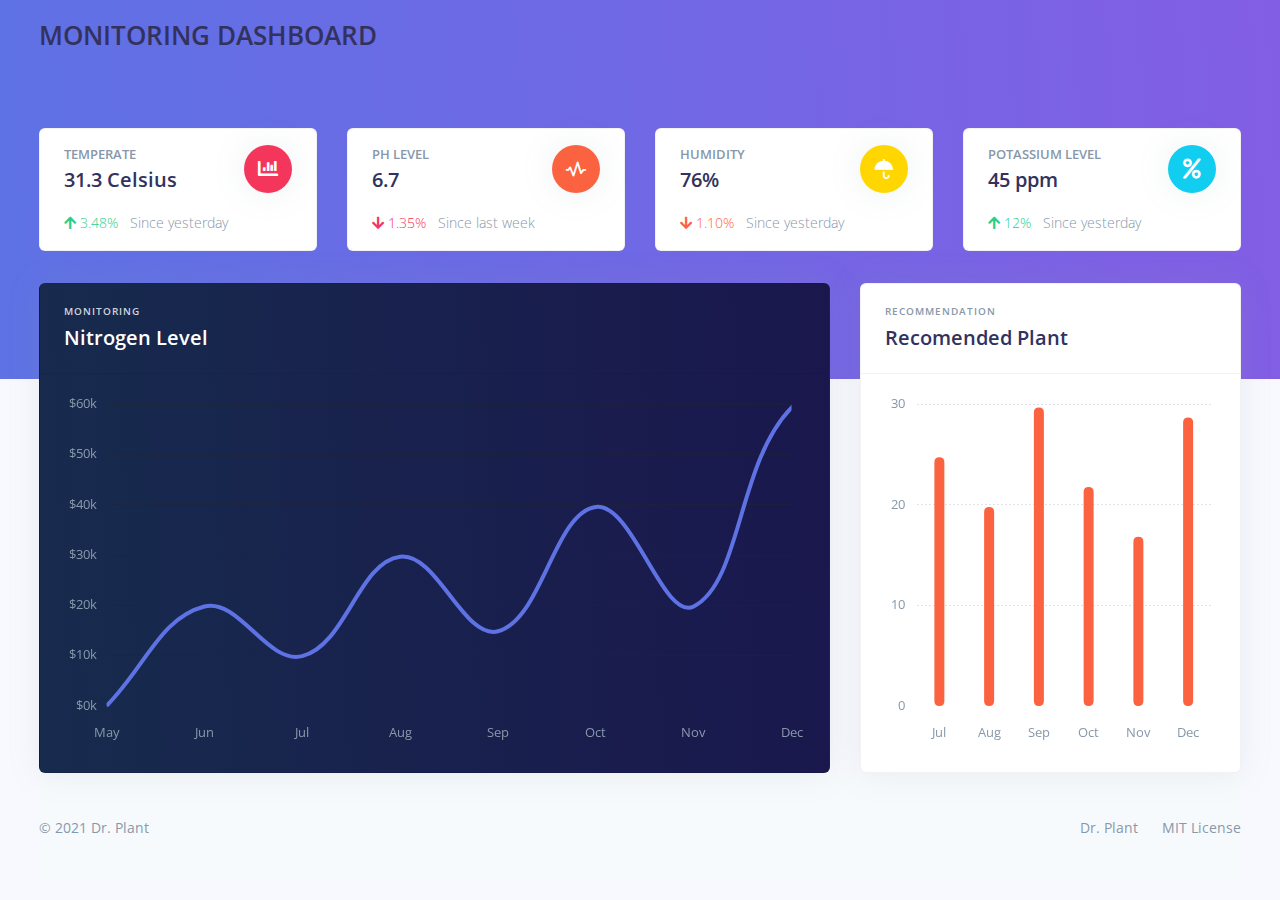
==== commit a323e779: "added dashboard tools" ====
--- a/dashboard/index.html
+++ b/dashboard/index.html
@@ -1,18 +1,4 @@
-<!--
-
-=========================================================
-* Argon Dashboard - v1.1.2
-=========================================================
-
-* Product Page: https://www.creative-tim.com/product/argon-dashboard
-* Copyright 2020 Creative Tim (https://www.creative-tim.com)
-* Licensed under MIT (https://github.com/creativetimofficial/argon-dashboard/blob/master/LICENSE.md)
-
-* Coded by Creative Tim
-
-=========================================================
-
-* The above copyright notice and this permission notice shall be included in all copies or substantial portions of the Software. -->
+
 <!DOCTYPE html>
 <html lang="en">
 
@@ -20,7 +6,7 @@
   <meta charset="utf-8" />
   <meta name="viewport" content="width=device-width, initial-scale=1, shrink-to-fit=no">
   <title>
-    Argon Dashboard - Free Dashboard for Bootstrap 4 by Creative Tim
+    Monitoring Dashboard
   </title>
   <!-- Favicon -->
   <link href="./assets/img/brand/favicon.png" rel="icon" type="image/png">
@@ -34,223 +20,13 @@
 </head>
 
 <body class="">
-  <nav class="navbar navbar-vertical fixed-left navbar-expand-md navbar-light bg-white" id="sidenav-main">
-    <div class="container-fluid">
-      <!-- Toggler -->
-      <button class="navbar-toggler" type="button" data-toggle="collapse" data-target="#sidenav-collapse-main" aria-controls="sidenav-main" aria-expanded="false" aria-label="Toggle navigation">
-        <span class="navbar-toggler-icon"></span>
-      </button>
-      <!-- Brand -->
-      <a class="navbar-brand pt-0" href="./index.html">
-        <img src="./assets/img/brand/blue.png" class="navbar-brand-img" alt="...">
-      </a>
-      <!-- User -->
-      <ul class="nav align-items-center d-md-none">
-        <li class="nav-item dropdown">
-          <a class="nav-link nav-link-icon" href="#" role="button" data-toggle="dropdown" aria-haspopup="true" aria-expanded="false">
-            <i class="ni ni-bell-55"></i>
-          </a>
-          <div class="dropdown-menu dropdown-menu-arrow dropdown-menu-right" aria-labelledby="navbar-default_dropdown_1">
-            <a class="dropdown-item" href="#">Action</a>
-            <a class="dropdown-item" href="#">Another action</a>
-            <div class="dropdown-divider"></div>
-            <a class="dropdown-item" href="#">Something else here</a>
-          </div>
-        </li>
-        <li class="nav-item dropdown">
-          <a class="nav-link" href="#" role="button" data-toggle="dropdown" aria-haspopup="true" aria-expanded="false">
-            <div class="media align-items-center">
-              <span class="avatar avatar-sm rounded-circle">
-                <img alt="Image placeholder" src="./assets/img/theme/team-1-800x800.jpg
-">
-              </span>
-            </div>
-          </a>
-          <div class="dropdown-menu dropdown-menu-arrow dropdown-menu-right">
-            <div class=" dropdown-header noti-title">
-              <h6 class="text-overflow m-0">Welcome!</h6>
-            </div>
-            <a href="./examples/profile.html" class="dropdown-item">
-              <i class="ni ni-single-02"></i>
-              <span>My profile</span>
-            </a>
-            <a href="./examples/profile.html" class="dropdown-item">
-              <i class="ni ni-settings-gear-65"></i>
-              <span>Settings</span>
-            </a>
-            <a href="./examples/profile.html" class="dropdown-item">
-              <i class="ni ni-calendar-grid-58"></i>
-              <span>Activity</span>
-            </a>
-            <a href="./examples/profile.html" class="dropdown-item">
-              <i class="ni ni-support-16"></i>
-              <span>Support</span>
-            </a>
-            <div class="dropdown-divider"></div>
-            <a href="#!" class="dropdown-item">
-              <i class="ni ni-user-run"></i>
-              <span>Logout</span>
-            </a>
-          </div>
-        </li>
-      </ul>
-      <!-- Collapse -->
-      <div class="collapse navbar-collapse" id="sidenav-collapse-main">
-        <!-- Collapse header -->
-        <div class="navbar-collapse-header d-md-none">
-          <div class="row">
-            <div class="col-6 collapse-brand">
-              <a href="./index.html">
-                <img src="./assets/img/brand/blue.png">
-              </a>
-            </div>
-            <div class="col-6 collapse-close">
-              <button type="button" class="navbar-toggler" data-toggle="collapse" data-target="#sidenav-collapse-main" aria-controls="sidenav-main" aria-expanded="false" aria-label="Toggle sidenav">
-                <span></span>
-                <span></span>
-              </button>
-            </div>
-          </div>
-        </div>
-        <!-- Form -->
-        <form class="mt-4 mb-3 d-md-none">
-          <div class="input-group input-group-rounded input-group-merge">
-            <input type="search" class="form-control form-control-rounded form-control-prepended" placeholder="Search" aria-label="Search">
-            <div class="input-group-prepend">
-              <div class="input-group-text">
-                <span class="fa fa-search"></span>
-              </div>
-            </div>
-          </div>
-        </form>
-        <!-- Navigation -->
-        <ul class="navbar-nav">
-          <li class="nav-item  active ">
-            <a class="nav-link  active " href="./index.html">
-              <i class="ni ni-tv-2 text-primary"></i> Dashboard
-            </a>
-          </li>
-          <li class="nav-item">
-            <a class="nav-link " href="./examples/icons.html">
-              <i class="ni ni-planet text-blue"></i> Icons
-            </a>
-          </li>
-          <li class="nav-item">
-            <a class="nav-link " href="./examples/maps.html">
-              <i class="ni ni-pin-3 text-orange"></i> Maps
-            </a>
-          </li>
-          <li class="nav-item">
-            <a class="nav-link " href="./examples/profile.html">
-              <i class="ni ni-single-02 text-yellow"></i> User profile
-            </a>
-          </li>
-          <li class="nav-item">
-            <a class="nav-link " href="./examples/tables.html">
-              <i class="ni ni-bullet-list-67 text-red"></i> Tables
-            </a>
-          </li>
-          <li class="nav-item">
-            <a class="nav-link" href="./examples/login.html">
-              <i class="ni ni-key-25 text-info"></i> Login
-            </a>
-          </li>
-          <li class="nav-item">
-            <a class="nav-link" href="./examples/register.html">
-              <i class="ni ni-circle-08 text-pink"></i> Register
-            </a>
-          </li>
-        </ul>
-        <!-- Divider -->
-        <hr class="my-3">
-        <!-- Heading -->
-        <h6 class="navbar-heading text-muted">Documentation</h6>
-        <!-- Navigation -->
-        <ul class="navbar-nav mb-md-3">
-          <li class="nav-item">
-            <a class="nav-link" href="https://demos.creative-tim.com/argon-dashboard/docs/getting-started/overview.html">
-              <i class="ni ni-spaceship"></i> Getting started
-            </a>
-          </li>
-          <li class="nav-item">
-            <a class="nav-link" href="https://demos.creative-tim.com/argon-dashboard/docs/foundation/colors.html">
-              <i class="ni ni-palette"></i> Foundation
-            </a>
-          </li>
-          <li class="nav-item">
-            <a class="nav-link" href="https://demos.creative-tim.com/argon-dashboard/docs/components/alerts.html">
-              <i class="ni ni-ui-04"></i> Components
-            </a>
-          </li>
-        </ul>
-        <ul class="navbar-nav">
-          <li class="nav-item active active-pro">
-            <a class="nav-link" href="./examples/upgrade.html">
-              <i class="ni ni-send text-dark"></i> Upgrade to PRO
-            </a>
-          </li>
-        </ul>
-      </div>
-    </div>
-  </nav>
+  
   <div class="main-content">
     <!-- Navbar -->
     <nav class="navbar navbar-top navbar-expand-md navbar-dark" id="navbar-main">
       <div class="container-fluid">
         <!-- Brand -->
-        <a class="h4 mb-0 text-white text-uppercase d-none d-lg-inline-block" href="./index.html">Dashboard</a>
-        <!-- Form -->
-        <form class="navbar-search navbar-search-dark form-inline mr-3 d-none d-md-flex ml-lg-auto">
-          <div class="form-group mb-0">
-            <div class="input-group input-group-alternative">
-              <div class="input-group-prepend">
-                <span class="input-group-text"><i class="fas fa-search"></i></span>
-              </div>
-              <input class="form-control" placeholder="Search" type="text">
-            </div>
-          </div>
-        </form>
-        <!-- User -->
-        <ul class="navbar-nav align-items-center d-none d-md-flex">
-          <li class="nav-item dropdown">
-            <a class="nav-link pr-0" href="#" role="button" data-toggle="dropdown" aria-haspopup="true" aria-expanded="false">
-              <div class="media align-items-center">
-                <span class="avatar avatar-sm rounded-circle">
-                  <img alt="Image placeholder" src="./assets/img/theme/team-4-800x800.jpg">
-                </span>
-                <div class="media-body ml-2 d-none d-lg-block">
-                  <span class="mb-0 text-sm  font-weight-bold">Jessica Jones</span>
-                </div>
-              </div>
-            </a>
-            <div class="dropdown-menu dropdown-menu-arrow dropdown-menu-right">
-              <div class=" dropdown-header noti-title">
-                <h6 class="text-overflow m-0">Welcome!</h6>
-              </div>
-              <a href="./examples/profile.html" class="dropdown-item">
-                <i class="ni ni-single-02"></i>
-                <span>My profile</span>
-              </a>
-              <a href="./examples/profile.html" class="dropdown-item">
-                <i class="ni ni-settings-gear-65"></i>
-                <span>Settings</span>
-              </a>
-              <a href="./examples/profile.html" class="dropdown-item">
-                <i class="ni ni-calendar-grid-58"></i>
-                <span>Activity</span>
-              </a>
-              <a href="./examples/profile.html" class="dropdown-item">
-                <i class="ni ni-support-16"></i>
-                <span>Support</span>
-              </a>
-              <div class="dropdown-divider"></div>
-              <a href="#!" class="dropdown-item">
-                <i class="ni ni-user-run"></i>
-                <span>Logout</span>
-              </a>
-            </div>
-          </li>
-        </ul>
+        <a class="h4 mb-0 text-white text-uppercase d-none d-lg-inline-block" href="./index.html"><h1>Monitoring Dashboard</h1></a>
       </div>
     </nav>
     <!-- End Navbar -->
@@ -265,8 +41,8 @@
                 <div class="card-body">
                   <div class="row">
                     <div class="col">
-                      <h5 class="card-title text-uppercase text-muted mb-0">Traffic</h5>
-                      <span class="h2 font-weight-bold mb-0">350,897</span>
+                      <h5 class="card-title text-uppercase text-muted mb-0">Temperate</h5>
+                      <span class="h2 font-weight-bold mb-0">31.3 Celsius</span>
                     </div>
                     <div class="col-auto">
                       <div class="icon icon-shape bg-danger text-white rounded-circle shadow">
@@ -276,27 +52,27 @@
                   </div>
                   <p class="mt-3 mb-0 text-muted text-sm">
                     <span class="text-success mr-2"><i class="fa fa-arrow-up"></i> 3.48%</span>
-                    <span class="text-nowrap">Since last month</span>
-                  </p>
-                </div>
-              </div>
-            </div>
-            <div class="col-xl-3 col-lg-6">
-              <div class="card card-stats mb-4 mb-xl-0">
-                <div class="card-body">
-                  <div class="row">
-                    <div class="col">
-                      <h5 class="card-title text-uppercase text-muted mb-0">New users</h5>
-                      <span class="h2 font-weight-bold mb-0">2,356</span>
+                    <span class="text-nowrap">Since yesterday</span>
+                  </p>
+                </div>
+              </div>
+            </div>
+            <div class="col-xl-3 col-lg-6">
+              <div class="card card-stats mb-4 mb-xl-0">
+                <div class="card-body">
+                  <div class="row">
+                    <div class="col">
+                      <h5 class="card-title text-uppercase text-muted mb-0">pH Level</h5>
+                      <span class="h2 font-weight-bold mb-0">6.7</span>
                     </div>
                     <div class="col-auto">
                       <div class="icon icon-shape bg-warning text-white rounded-circle shadow">
-                        <i class="fas fa-chart-pie"></i>
-                      </div>
-                    </div>
-                  </div>
-                  <p class="mt-3 mb-0 text-muted text-sm">
-                    <span class="text-danger mr-2"><i class="fas fa-arrow-down"></i> 3.48%</span>
+                        <i class="ni ni-sound-wave"></i>
+                      </div>
+                    </div>
+                  </div>
+                  <p class="mt-3 mb-0 text-muted text-sm">
+                    <span class="text-danger mr-2"><i class="fas fa-arrow-down"></i> 1.35%</span>
                     <span class="text-nowrap">Since last week</span>
                   </p>
                 </div>
@@ -307,12 +83,12 @@
                 <div class="card-body">
                   <div class="row">
                     <div class="col">
-                      <h5 class="card-title text-uppercase text-muted mb-0">Sales</h5>
-                      <span class="h2 font-weight-bold mb-0">924</span>
+                      <h5 class="card-title text-uppercase text-muted mb-0">Humidity</h5>
+                      <span class="h2 font-weight-bold mb-0">76%</span>
                     </div>
                     <div class="col-auto">
                       <div class="icon icon-shape bg-yellow text-white rounded-circle shadow">
-                        <i class="fas fa-users"></i>
+                        <i class="ni ni-umbrella-13"></i>
                       </div>
                     </div>
                   </div>
@@ -328,8 +104,8 @@
                 <div class="card-body">
                   <div class="row">
                     <div class="col">
-                      <h5 class="card-title text-uppercase text-muted mb-0">Performance</h5>
-                      <span class="h2 font-weight-bold mb-0">49,65%</span>
+                      <h5 class="card-title text-uppercase text-muted mb-0">Potassium Level</h5>
+                      <span class="h2 font-weight-bold mb-0">45 ppm</span>
                     </div>
                     <div class="col-auto">
                       <div class="icon icon-shape bg-info text-white rounded-circle shadow">
@@ -339,7 +115,7 @@
                   </div>
                   <p class="mt-3 mb-0 text-muted text-sm">
                     <span class="text-success mr-2"><i class="fas fa-arrow-up"></i> 12%</span>
-                    <span class="text-nowrap">Since last month</span>
+                    <span class="text-nowrap">Since yesterday</span>
                   </p>
                 </div>
               </div>
@@ -355,24 +131,8 @@
             <div class="card-header bg-transparent">
               <div class="row align-items-center">
                 <div class="col">
-                  <h6 class="text-uppercase text-light ls-1 mb-1">Overview</h6>
-                  <h2 class="text-white mb-0">Sales value</h2>
-                </div>
-                <div class="col">
-                  <ul class="nav nav-pills justify-content-end">
-                    <li class="nav-item mr-2 mr-md-0" data-toggle="chart" data-target="#chart-sales" data-update='{"data":{"datasets":[{"data":[0, 20, 10, 30, 15, 40, 20, 60, 60]}]}}' data-prefix="$" data-suffix="k">
-                      <a href="#" class="nav-link py-2 px-3 active" data-toggle="tab">
-                        <span class="d-none d-md-block">Month</span>
-                        <span class="d-md-none">M</span>
-                      </a>
-                    </li>
-                    <li class="nav-item" data-toggle="chart" data-target="#chart-sales" data-update='{"data":{"datasets":[{"data":[0, 20, 5, 25, 10, 30, 15, 40, 40]}]}}' data-prefix="$" data-suffix="k">
-                      <a href="#" class="nav-link py-2 px-3" data-toggle="tab">
-                        <span class="d-none d-md-block">Week</span>
-                        <span class="d-md-none">W</span>
-                      </a>
-                    </li>
-                  </ul>
+                  <h6 class="text-uppercase text-light ls-1 mb-1">Monitoring</h6>
+                  <h2 class="text-white mb-0">Nitrogen Level</h2>
                 </div>
               </div>
             </div>
@@ -390,8 +150,8 @@
             <div class="card-header bg-transparent">
               <div class="row align-items-center">
                 <div class="col">
-                  <h6 class="text-uppercase text-muted ls-1 mb-1">Performance</h6>
-                  <h2 class="mb-0">Total orders</h2>
+                  <h6 class="text-uppercase text-muted ls-1 mb-1">Recommendation</h6>
+                  <h2 class="mb-0">Recomended Plant</h2>
                 </div>
               </div>
             </div>
@@ -404,246 +164,22 @@
           </div>
         </div>
       </div>
-      <div class="row mt-5">
-        <div class="col-xl-8 mb-5 mb-xl-0">
-          <div class="card shadow">
-            <div class="card-header border-0">
-              <div class="row align-items-center">
-                <div class="col">
-                  <h3 class="mb-0">Page visits</h3>
-                </div>
-                <div class="col text-right">
-                  <a href="#!" class="btn btn-sm btn-primary">See all</a>
-                </div>
-              </div>
-            </div>
-            <div class="table-responsive">
-              <!-- Projects table -->
-              <table class="table align-items-center table-flush">
-                <thead class="thead-light">
-                  <tr>
-                    <th scope="col">Page name</th>
-                    <th scope="col">Visitors</th>
-                    <th scope="col">Unique users</th>
-                    <th scope="col">Bounce rate</th>
-                  </tr>
-                </thead>
-                <tbody>
-                  <tr>
-                    <th scope="row">
-                      /argon/
-                    </th>
-                    <td>
-                      4,569
-                    </td>
-                    <td>
-                      340
-                    </td>
-                    <td>
-                      <i class="fas fa-arrow-up text-success mr-3"></i> 46,53%
-                    </td>
-                  </tr>
-                  <tr>
-                    <th scope="row">
-                      /argon/index.html
-                    </th>
-                    <td>
-                      3,985
-                    </td>
-                    <td>
-                      319
-                    </td>
-                    <td>
-                      <i class="fas fa-arrow-down text-warning mr-3"></i> 46,53%
-                    </td>
-                  </tr>
-                  <tr>
-                    <th scope="row">
-                      /argon/charts.html
-                    </th>
-                    <td>
-                      3,513
-                    </td>
-                    <td>
-                      294
-                    </td>
-                    <td>
-                      <i class="fas fa-arrow-down text-warning mr-3"></i> 36,49%
-                    </td>
-                  </tr>
-                  <tr>
-                    <th scope="row">
-                      /argon/tables.html
-                    </th>
-                    <td>
-                      2,050
-                    </td>
-                    <td>
-                      147
-                    </td>
-                    <td>
-                      <i class="fas fa-arrow-up text-success mr-3"></i> 50,87%
-                    </td>
-                  </tr>
-                  <tr>
-                    <th scope="row">
-                      /argon/profile.html
-                    </th>
-                    <td>
-                      1,795
-                    </td>
-                    <td>
-                      190
-                    </td>
-                    <td>
-                      <i class="fas fa-arrow-down text-danger mr-3"></i> 46,53%
-                    </td>
-                  </tr>
-                </tbody>
-              </table>
-            </div>
-          </div>
-        </div>
-        <div class="col-xl-4">
-          <div class="card shadow">
-            <div class="card-header border-0">
-              <div class="row align-items-center">
-                <div class="col">
-                  <h3 class="mb-0">Social traffic</h3>
-                </div>
-                <div class="col text-right">
-                  <a href="#!" class="btn btn-sm btn-primary">See all</a>
-                </div>
-              </div>
-            </div>
-            <div class="table-responsive">
-              <!-- Projects table -->
-              <table class="table align-items-center table-flush">
-                <thead class="thead-light">
-                  <tr>
-                    <th scope="col">Referral</th>
-                    <th scope="col">Visitors</th>
-                    <th scope="col"></th>
-                  </tr>
-                </thead>
-                <tbody>
-                  <tr>
-                    <th scope="row">
-                      Facebook
-                    </th>
-                    <td>
-                      1,480
-                    </td>
-                    <td>
-                      <div class="d-flex align-items-center">
-                        <span class="mr-2">60%</span>
-                        <div>
-                          <div class="progress">
-                            <div class="progress-bar bg-gradient-danger" role="progressbar" aria-valuenow="60" aria-valuemin="0" aria-valuemax="100" style="width: 60%;"></div>
-                          </div>
-                        </div>
-                      </div>
-                    </td>
-                  </tr>
-                  <tr>
-                    <th scope="row">
-                      Facebook
-                    </th>
-                    <td>
-                      5,480
-                    </td>
-                    <td>
-                      <div class="d-flex align-items-center">
-                        <span class="mr-2">70%</span>
-                        <div>
-                          <div class="progress">
-                            <div class="progress-bar bg-gradient-success" role="progressbar" aria-valuenow="70" aria-valuemin="0" aria-valuemax="100" style="width: 70%;"></div>
-                          </div>
-                        </div>
-                      </div>
-                    </td>
-                  </tr>
-                  <tr>
-                    <th scope="row">
-                      Google
-                    </th>
-                    <td>
-                      4,807
-                    </td>
-                    <td>
-                      <div class="d-flex align-items-center">
-                        <span class="mr-2">80%</span>
-                        <div>
-                          <div class="progress">
-                            <div class="progress-bar bg-gradient-primary" role="progressbar" aria-valuenow="80" aria-valuemin="0" aria-valuemax="100" style="width: 80%;"></div>
-                          </div>
-                        </div>
-                      </div>
-                    </td>
-                  </tr>
-                  <tr>
-                    <th scope="row">
-                      Instagram
-                    </th>
-                    <td>
-                      3,678
-                    </td>
-                    <td>
-                      <div class="d-flex align-items-center">
-                        <span class="mr-2">75%</span>
-                        <div>
-                          <div class="progress">
-                            <div class="progress-bar bg-gradient-info" role="progressbar" aria-valuenow="75" aria-valuemin="0" aria-valuemax="100" style="width: 75%;"></div>
-                          </div>
-                        </div>
-                      </div>
-                    </td>
-                  </tr>
-                  <tr>
-                    <th scope="row">
-                      twitter
-                    </th>
-                    <td>
-                      2,645
-                    </td>
-                    <td>
-                      <div class="d-flex align-items-center">
-                        <span class="mr-2">30%</span>
-                        <div>
-                          <div class="progress">
-                            <div class="progress-bar bg-gradient-warning" role="progressbar" aria-valuenow="30" aria-valuemin="0" aria-valuemax="100" style="width: 30%;"></div>
-                          </div>
-                        </div>
-                      </div>
-                    </td>
-                  </tr>
-                </tbody>
-              </table>
-            </div>
-          </div>
-        </div>
-      </div>
+   
       <!-- Footer -->
       <footer class="footer">
         <div class="row align-items-center justify-content-xl-between">
           <div class="col-xl-6">
             <div class="copyright text-center text-xl-left text-muted">
-              &copy; 2018 <a href="https://www.creative-tim.com" class="font-weight-bold ml-1" target="_blank">Creative Tim</a>
+              &copy; 2021 Dr. Plant
             </div>
           </div>
           <div class="col-xl-6">
             <ul class="nav nav-footer justify-content-center justify-content-xl-end">
               <li class="nav-item">
-                <a href="https://www.creative-tim.com" class="nav-link" target="_blank">Creative Tim</a>
+                <a href="https://www.creative-tim.com" class="nav-link" target="_blank">Dr. Plant</a>
               </li>
               <li class="nav-item">
-                <a href="https://www.creative-tim.com/presentation" class="nav-link" target="_blank">About Us</a>
-              </li>
-              <li class="nav-item">
-                <a href="http://blog.creative-tim.com" class="nav-link" target="_blank">Blog</a>
-              </li>
-              <li class="nav-item">
-                <a href="https://github.com/creativetimofficial/argon-dashboard/blob/master/LICENSE.md" class="nav-link" target="_blank">MIT License</a>
+                <a class="nav-link" target="_blank">MIT License</a>
               </li>
             </ul>
           </div>
